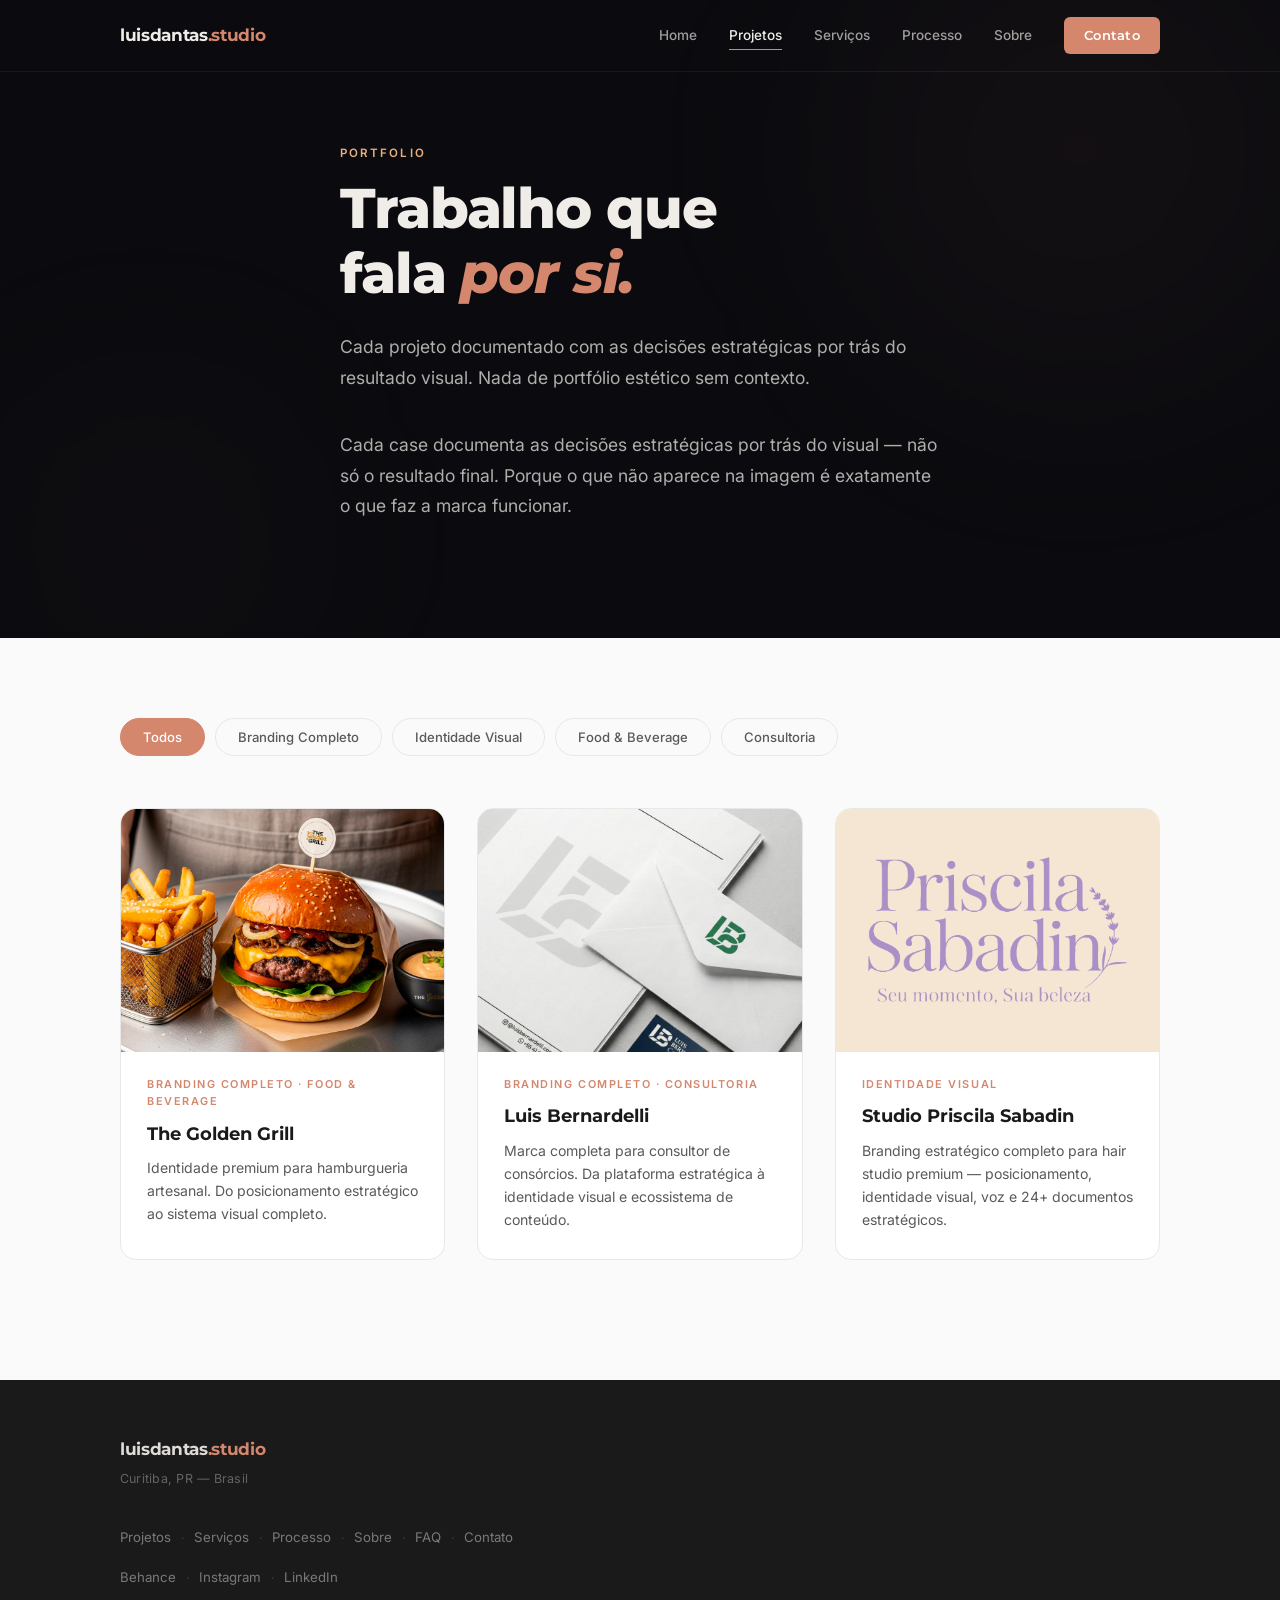
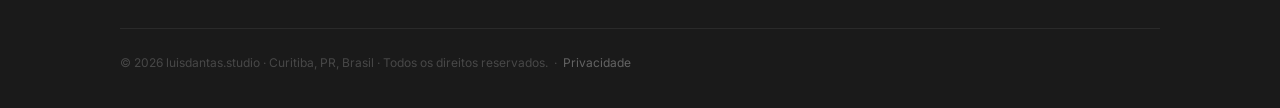
==== cases/index.html @ f1e2cf35 "seo: meta tags, schema JSON-LD, FAQ page, sitemap e robots.txt — 11 páginas - Meta title/description" ====
﻿<!DOCTYPE html>
<html lang="pt-BR">
<head>
  <meta charset="UTF-8">
  <meta name="viewport" content="width=device-width, initial-scale=1.0">
  <title>Portfólio de Identidade Visual e Branding | luisdantas.studio</title>
  <meta name="description" content="Projetos de identidade visual e branding estratégico com as decisões por trás do resultado visual. Designer baseado em Curitiba, atendimento em todo o Brasil.">

  <link rel="canonical" href="https://luisdantas.studio/cases">
  <link rel="alternate" hreflang="pt-BR" href="https://luisdantas.studio/cases">

  <!-- Open Graph -->
  <meta property="og:title" content="Portfólio — luisdantas.studio">
  <meta property="og:description" content="Cases de identidade visual e branding com contexto estratégico completo, não só o resultado final.">
  <meta property="og:type" content="website">
  <meta property="og:url" content="https://luisdantas.studio/cases">
  <meta property="og:image" content="https://luisdantas.studio/assets/images/og-image.jpg">
  <meta property="og:image:width" content="1200">
  <meta property="og:image:height" content="630">
  <meta property="og:locale" content="pt_BR">
  <meta property="og:site_name" content="luisdantas.studio">

  <!-- Twitter Card -->
  <meta name="twitter:card" content="summary_large_image">
  <meta name="twitter:title" content="Portfólio — luisdantas.studio">
  <meta name="twitter:description" content="Cases de identidade visual e branding com contexto estratégico completo, não só o resultado final.">
  <meta name="twitter:image" content="https://luisdantas.studio/assets/images/og-image.jpg">

  <link rel="icon" type="image/svg+xml" href="../assets/images/favicon.svg">
  <link rel="preconnect" href="https://fonts.googleapis.com">
  <link rel="preconnect" href="https://fonts.gstatic.com" crossorigin>
  <link href="https://fonts.googleapis.com/css2?family=Inter:wght@400;500;600&family=Montserrat:ital,wght@0,700;0,800;1,700&display=swap" rel="stylesheet">
  <link rel="stylesheet" href="../css/style.css">
</head>
<body>

  <!-- HEADER -->
  <header class="header header--dark" id="header">
    <div class="container header__inner">
      <a href="/" class="header__logo">luisdantas<span class="header__logo-dot">.studio</span></a>

      <nav class="header__nav" id="nav">
        <a href="/" class="header__link">Home</a>
        <a href="/cases" class="header__link active">Projetos</a>
        <a href="/servicos" class="header__link">Serviços</a>
        <a href="/processo" class="header__link">Processo</a>
        <a href="/sobre" class="header__link">Sobre</a>
        <a href="/contato" class="header__link header__link--cta">Contato</a>
      </nav>

      <button class="header__menu-btn" id="menu-btn" aria-label="Abrir menu">
        <span></span><span></span><span></span>
      </button>
    </div>
  </header>

  <!-- PAGE HERO -->
  <section class="page-hero dark-section">
    <div class="page-hero__blob page-hero__blob--1"></div>
    <div class="page-hero__blob page-hero__blob--2"></div>
    <div class="container page-hero__inner">
      <p class="section-label reveal--load">Portfolio</p>
      <h1 class="page-hero__title line-mask-parent reveal--load" style="transition-delay: 0.15s;">
        <span class="line-mask"><span class="line-mask__inner">Trabalho que</span></span>
        <span class="line-mask line-mask--d1"><span class="line-mask__inner">fala <em>por si.</em></span></span>
      </h1>
      <p class="page-hero__desc reveal--load" style="transition-delay: 0.45s;">
        Cada projeto documentado com as decisões estratégicas por trás do resultado visual. Nada de portfólio estético sem contexto.
      </p>
      <p class="page-hero__desc reveal--load" style="transition-delay: 0.6s; margin-top: 16px;">
        Cada case documenta as decisões estratégicas por trás do visual — não só o resultado final. Porque o que não aparece na imagem é exatamente o que faz a marca funcionar.
      </p>
    </div>
  </section>

  <!-- CASES LISTING -->
  <section class="cases-listing-section">
    <div class="container">

      <!-- Filtros -->
      <div class="cases-filter reveal">
        <button class="filter-btn active" data-filter="todos">Todos</button>
        <button class="filter-btn" data-filter="branding-completo">Branding Completo</button>
        <button class="filter-btn" data-filter="identidade-visual">Identidade Visual</button>
        <button class="filter-btn" data-filter="food-beverage">Food &amp; Beverage</button>
        <button class="filter-btn" data-filter="consultoria">Consultoria</button>
      </div>

      <!-- Grid -->
      <div class="cases-listing-grid" id="cases-grid">

        <!-- The Golden Grill -->
        <article class="case-item reveal" data-category="branding-completo food-beverage">
          <a href="/cases/the-golden-grill" class="case-item__link">
            <div class="case-item__image">
              <img src="../assets/images/cases/the-golden-grill/hero-product.jpg"
                   alt="The Golden Grill — Identidade visual para hamburgueria artesanal premium"
                   loading="lazy">
              <div class="case-item__overlay"><span>Ver case →</span></div>
            </div>
            <div class="case-item__info">
              <span class="case-item__category">Branding Completo · Food &amp; Beverage</span>
              <h3 class="case-item__title">The Golden Grill</h3>
              <p class="case-item__desc">Identidade premium para hamburgueria artesanal. Do posicionamento estratégico ao sistema visual completo.</p>
            </div>
          </a>
        </article>

        <!-- Luis Bernardelli -->
        <article class="case-item reveal reveal--d1" data-category="branding-completo consultoria">
          <a href="/cases/luis-bernardelli" class="case-item__link">
            <div class="case-item__image">
              <img src="../assets/images/cases/luis-bernardelli/hero-cover.png"
                   alt="Luis Bernardelli — Branding para consultor de consórcios"
                   loading="lazy">
              <div class="case-item__overlay"><span>Ver case →</span></div>
            </div>
            <div class="case-item__info">
              <span class="case-item__category">Branding Completo · Consultoria</span>
              <h3 class="case-item__title">Luis Bernardelli</h3>
              <p class="case-item__desc">Marca completa para consultor de consórcios. Da plataforma estratégica à identidade visual e ecossistema de conteúdo.</p>
            </div>
          </a>
        </article>

        <!-- Studio Priscila Sabadin -->
        <article class="case-item reveal reveal--d2" data-category="identidade-visual">
          <a href="/cases/studio-priscila-sabadin" class="case-item__link">
            <div class="case-item__image">
              <img src="../assets/images/cases/studio-priscila-sabadin/logo-lavanda.png"
                   alt="Studio Priscila Sabadin — Branding estratégico para hair studio premium"
                   loading="lazy"
                   style="object-fit:contain;background:#F5E6D3;padding:32px;">
              <div class="case-item__overlay"><span>Ver case →</span></div>
            </div>
            <div class="case-item__info">
              <span class="case-item__category">Identidade Visual</span>
              <h3 class="case-item__title">Studio Priscila Sabadin</h3>
              <p class="case-item__desc">Branding estratégico completo para hair studio premium — posicionamento, identidade visual, voz e 24+ documentos estratégicos.</p>
            </div>
          </a>
        </article>

        <!-- Mensagem de vazio (aparece quando filtro não tem resultado) -->
        <div class="cases-empty" id="cases-empty" style="display: none;">
          <span>Em breve</span>
          Cases desta categoria chegam em breve.
        </div>

      </div>
    </div>
  </section>

  <!-- FOOTER -->
  <footer class="footer">
    <div class="container">
      <div class="footer__head">
        <a href="/" class="footer__logo">luisdantas<span>.studio</span></a>
        <span class="footer__location">Curitiba, PR — Brasil</span>
      </div>
      <nav class="footer__nav">
        <a href="/cases">Projetos</a><span class="footer__sep">·</span>
        <a href="/servicos">Serviços</a><span class="footer__sep">·</span>
        <a href="/processo">Processo</a><span class="footer__sep">·</span>
        <a href="/sobre">Sobre</a><span class="footer__sep">·</span>
        <a href="/faq">FAQ</a><span class="footer__sep">·</span>
        <a href="/contato">Contato</a>
      </nav>
      <div class="footer__social">
        <a href="https://www.behance.net/luisdantas" target="_blank" rel="noopener noreferrer">Behance</a><span class="footer__sep">·</span>
        <a href="https://www.instagram.com/luisdantas.studio" target="_blank" rel="noopener noreferrer">Instagram</a><span class="footer__sep">·</span>
        <a href="https://www.linkedin.com/in/luiisdantas" target="_blank" rel="noopener noreferrer">LinkedIn</a>
      </div>
      <div class="footer__bottom">
        <p class="footer__copy">&copy; 2026 luisdantas.studio &middot; Curitiba, PR, Brasil &middot; Todos os direitos reservados.&nbsp;&nbsp;&middot;&nbsp;&nbsp;<a href="/politica-de-privacidade">Privacidade</a></p>
      </div>
    </div>
  </footer>

  <script src="../js/main.js"></script>
  <script>
    (function () {
      const filterBtns = document.querySelectorAll('.filter-btn');
      const caseItems  = document.querySelectorAll('.case-item');
      const emptyEl    = document.getElementById('cases-empty');

      function applyFilter(category) {
        let visible = 0;
        caseItems.forEach(item => {
          const cats  = item.dataset.category ? item.dataset.category.split(' ') : [];
          const match = category === 'todos' || cats.includes(category);
          item.classList.toggle('hidden', !match);
          if (match) visible++;
        });
        emptyEl.style.display = visible === 0 ? 'block' : 'none';
      }

      filterBtns.forEach(btn => {
        btn.addEventListener('click', () => {
          filterBtns.forEach(b => b.classList.remove('active'));
          btn.classList.add('active');
          applyFilter(btn.dataset.filter);
        });
      });
    })();
  </script>
</body>
</html>
---- css/style.css ----
/* ═══════════════════════════════════════════════════════════════
   luisdantas.studio — Styles
   ═══════════════════════════════════════════════════════════════ */

/* ── Variables ───────────────────────────────────────────────── */
:root {
  /* Brand */
  --accent: #D4876D;
  --accent-hover: #c07a62;
  --accent-light: #E8B07F;

  /* Light sections */
  --bg: #FAFAFA;
  --bg-alt: #F5F2ED;
  --text: #1A1A1A;
  --text-body: #5A5A5A;
  --text-muted: #BDBDBD;
  --border: #E8E8E8;

  /* Dark sections */
  --bg-dark: #0B0B0F;
  --bg-dark-2: #0F0F16;
  --text-dark: #F0EDE8;
  --text-dark-body: rgba(240, 237, 232, 0.72);
  --border-dark: rgba(255, 255, 255, 0.08);

  /* Glass */
  --glass-bg: rgba(255, 255, 255, 0.04);
  --glass-border: rgba(255, 255, 255, 0.09);
  --glass-highlight: rgba(255, 255, 255, 0.06);

  /* System */
  --white: #FFFFFF;
  --black: #000000;
  --font-display: 'Montserrat', sans-serif;
  --font-body: 'Inter', sans-serif;
  --max-width: 1200px;
  --header-height: 72px;
  --radius: 8px;
  --radius-lg: 16px;
  --transition: 0.3s cubic-bezier(0.4, 0, 0.2, 1);
}

/* ── Reset ───────────────────────────────────────────────────── */
*, *::before, *::after {
  margin: 0;
  padding: 0;
  box-sizing: border-box;
}

html {
  scroll-behavior: smooth;
  scroll-padding-top: var(--header-height);
  -webkit-font-smoothing: antialiased;
  -moz-osx-font-smoothing: grayscale;
}

body {
  font-family: var(--font-body);
  font-size: 16px;
  line-height: 1.6;
  color: var(--text-body);
  background-color: var(--bg-dark);
  overflow-x: hidden;
}

img {
  max-width: 100%;
  height: auto;
  display: block;
}

a {
  color: inherit;
  text-decoration: none;
}

button {
  border: none;
  background: none;
  cursor: pointer;
  font-family: inherit;
}

/* ── Container ───────────────────────────────────────────────── */
.container {
  width: 100%;
  max-width: var(--max-width);
  margin: 0 auto;
  padding: 0 24px;
}

@media (min-width: 768px) {
  .container { padding: 0 48px; }
}

@media (min-width: 1024px) {
  .container { padding: 0 80px; }
}

/* ── Section Utilities (light) ───────────────────────────────── */
.section-label {
  font-family: var(--font-body);
  font-size: 0.72rem;
  font-weight: 600;
  text-transform: uppercase;
  letter-spacing: 0.18em;
  color: var(--accent);
  margin-bottom: 16px;
}

.section-title {
  font-family: var(--font-display);
  font-weight: 800;
  font-size: clamp(1.75rem, 4vw, 2.75rem);
  line-height: 1.12;
  color: var(--text);
  margin-bottom: 20px;
}

.section-title em {
  font-style: italic;
  color: var(--accent);
}

.section-description {
  font-size: 1.05rem;
  line-height: 1.75;
  color: var(--text-body);
  max-width: 640px;
}

.section-header {
  margin-bottom: 56px;
}

/* ── Section Utilities (dark) ────────────────────────────────── */
.dark-section .section-label { color: var(--accent-light); }
.dark-section .section-title { color: var(--text-dark); }
.dark-section .section-title em { color: var(--accent); }
.dark-section .section-description { color: var(--text-dark-body); }
.dark-section p { color: var(--text-dark-body); }

/* ── Glass Card ──────────────────────────────────────────────── */
.glass-card {
  background: var(--glass-bg);
  border: 1px solid var(--glass-border);
  border-radius: var(--radius-lg);
  position: relative;
}

@supports (backdrop-filter: blur(1px)) {
  .glass-card {
    backdrop-filter: blur(20px);
    -webkit-backdrop-filter: blur(20px);
  }
}

.glass-card::before {
  content: '';
  position: absolute;
  inset: 0;
  border-radius: var(--radius-lg);
  background: linear-gradient(135deg, var(--glass-highlight) 0%, transparent 60%);
  pointer-events: none;
}

/* ── Buttons ─────────────────────────────────────────────────── */
.btn {
  display: inline-flex;
  align-items: center;
  justify-content: center;
  gap: 8px;
  font-family: var(--font-display);
  font-size: 0.88rem;
  font-weight: 600;
  letter-spacing: 0.02em;
  padding: 14px 28px;
  border-radius: 6px;
  transition: all var(--transition);
  cursor: pointer;
  white-space: nowrap;
  text-decoration: none;
}

/* Primary — dark fill, terracota hover */
.btn--primary {
  background-color: #1A1A1A;
  color: #FFFFFF;
  border: 1.5px solid #1A1A1A;
}

.btn--primary:hover {
  background-color: var(--accent);
  border-color: var(--accent);
  transform: translateY(-1px);
}

/* Secondary — dark border, dark text; on dark sections inverts */
.btn--secondary {
  background-color: transparent;
  color: #1A1A1A;
  border: 1.5px solid #1A1A1A;
}

.btn--secondary:hover {
  background-color: #1A1A1A;
  color: #FFFFFF;
}

/* Secondary on dark backgrounds */
.dark-section .btn--secondary {
  color: rgba(240, 237, 232, 0.75);
  border-color: rgba(240, 237, 232, 0.35);
}

.dark-section .btn--secondary:hover {
  background-color: var(--accent);
  border-color: var(--accent);
  color: #FFFFFF;
}

/* Secondary-light — same as secondary (alias kept for compat) */
.btn--secondary-light {
  background-color: transparent;
  color: #1A1A1A;
  border: 1.5px solid #1A1A1A;
}

.btn--secondary-light:hover {
  background-color: #1A1A1A;
  color: #FFFFFF;
}

/* Outline */
.btn--outline {
  background-color: transparent;
  color: #1A1A1A;
  border: 1.5px solid #1A1A1A;
}

.btn--outline:hover {
  background-color: #1A1A1A;
  color: #FFFFFF;
}

/* WhatsApp */
.btn--whatsapp {
  background-color: #25D366;
  color: #FFFFFF;
  font-weight: 600;
  border: 1.5px solid #25D366;
}

.btn--whatsapp:hover {
  background-color: #1da851;
  border-color: #1da851;
  transform: translateY(-1px);
}

.btn--full { width: 100%; }

/* ═══════════════════════════════════════════════════════════════
   ANIMATIONS
   ═══════════════════════════════════════════════════════════════ */

/* Fade reveal — for blocks, paragraphs, cards */
.reveal {
  opacity: 0;
  transform: translateY(22px);
  transition: opacity 0.75s ease, transform 0.75s ease;
}

.reveal.visible {
  opacity: 1;
  transform: translateY(0);
}

.reveal--d1 { transition-delay: 0.1s; }
.reveal--d2 { transition-delay: 0.22s; }
.reveal--d3 { transition-delay: 0.34s; }
.reveal--d4 { transition-delay: 0.46s; }
.reveal--d5 { transition-delay: 0.58s; }

/* Mask wipe — clip-path reveal for section titles */
.mask-wipe {
  clip-path: inset(0 0 100% 0);
  transition: clip-path 0.9s cubic-bezier(0.16, 1, 0.3, 1);
  will-change: clip-path;
}

.mask-wipe.visible {
  clip-path: inset(0 0 0% 0);
}

.mask-wipe--d1 { transition-delay: 0.12s; }
.mask-wipe--d2 { transition-delay: 0.26s; }

/* Line mask — per-line reveal for hero & manifesto headings */
.line-mask {
  display: block;
  overflow: hidden;
  padding-bottom: 0.06em;
}

.line-mask__inner {
  display: block;
  transform: translateY(110%);
  transition: transform 1s cubic-bezier(0.16, 1, 0.3, 1);
}

.line-mask--d1 .line-mask__inner { transition-delay: 0.14s; }
.line-mask--d2 .line-mask__inner { transition-delay: 0.28s; }
.line-mask--d3 .line-mask__inner { transition-delay: 0.42s; }

.line-mask-parent.visible .line-mask__inner {
  transform: translateY(0);
}

/* ═══════════════════════════════════════════════════════════════
   HEADER
   ═══════════════════════════════════════════════════════════════ */
.header {
  position: fixed;
  top: 0;
  left: 0;
  right: 0;
  z-index: 100;
  height: var(--header-height);
  background-color: #FFFFFF;
  border-bottom: 1px solid #F0EDE8;
  transition: all var(--transition);
}

.header.scrolled {
  background-color: rgba(255, 255, 255, 0.97);
  backdrop-filter: blur(20px);
  -webkit-backdrop-filter: blur(20px);
  box-shadow: 0 1px 0 #E8E8E8;
}

/* Dark variant — for pages with dark hero sections */
.header--dark {
  background-color: transparent;
  border-bottom-color: rgba(255, 255, 255, 0.06);
}

.header--dark.scrolled {
  background-color: rgba(11, 11, 15, 0.92);
  border-bottom-color: rgba(255, 255, 255, 0.05);
  box-shadow: none;
}

.header__inner {
  display: flex;
  align-items: center;
  justify-content: space-between;
  height: 100%;
}

.header__logo {
  font-family: var(--font-display);
  font-weight: 700;
  font-size: 1.05rem;
  color: #000000;
  letter-spacing: -0.02em;
}

.header--dark .header__logo {
  color: var(--text-dark);
}

.header__logo-dot {
  color: var(--accent);
}

.header__nav {
  display: none;
  gap: 32px;
  align-items: center;
}

@media (min-width: 768px) {
  .header__nav { display: flex; }
}

.header__link {
  font-size: 0.85rem;
  font-weight: 500;
  color: #5A5A5A;
  transition: color var(--transition);
  position: relative;
}

.header--dark .header__link {
  color: rgba(240, 237, 232, 0.65);
}

.header__link:hover,
.header__link.active {
  color: #1A1A1A;
}

.header--dark .header__link:hover,
.header--dark .header__link.active {
  color: var(--text-dark);
}

.header__link::after {
  content: '';
  position: absolute;
  bottom: -4px;
  left: 0;
  width: 0;
  height: 1.5px;
  background-color: var(--accent);
  transition: width var(--transition);
}

.header__link:hover::after,
.header__link.active::after {
  width: 100%;
}

.header__link--cta {
  background-color: #1A1A1A;
  color: var(--white) !important;
  padding: 8px 20px;
  border-radius: 6px;
  font-family: var(--font-display);
  font-weight: 600;
  font-size: 0.82rem;
  letter-spacing: 0.02em;
}

.header__link--cta:hover {
  background-color: var(--accent);
}

.header--dark .header__link--cta {
  background-color: var(--accent);
}

.header--dark .header__link--cta:hover {
  background-color: var(--accent-hover);
}

.header__link--cta::after { display: none; }

/* Hamburger */
.header__menu-btn {
  display: flex;
  flex-direction: column;
  gap: 5px;
  width: 24px;
  padding: 4px 0;
}

@media (min-width: 768px) {
  .header__menu-btn { display: none; }
}

.header__menu-btn span {
  display: block;
  width: 100%;
  height: 2px;
  background-color: #1A1A1A;
  border-radius: 2px;
  transition: all var(--transition);
}

.header--dark .header__menu-btn span {
  background-color: var(--text-dark);
}

.header__menu-btn.open span:nth-child(1) {
  transform: rotate(45deg) translate(5px, 5px);
}

.header__menu-btn.open span:nth-child(2) {
  opacity: 0;
}

.header__menu-btn.open span:nth-child(3) {
  transform: rotate(-45deg) translate(5px, -5px);
}

/* Mobile Nav */
.header__nav.open {
  display: flex;
  flex-direction: column;
  position: fixed;
  top: var(--header-height);
  left: 0;
  right: 0;
  bottom: 0;
  z-index: 999;
  background-color: #1A1A1A;
  padding: 40px 24px;
  gap: 24px;
  align-items: flex-start;
  overflow-y: auto;
}

.header__nav.open .header__link {
  font-size: 1.35rem;
  color: rgba(240, 237, 232, 0.75);
}

.header__nav.open .header__link--cta {
  margin-top: 16px;
}

/* ═══════════════════════════════════════════════════════════════
   HERO
   ═══════════════════════════════════════════════════════════════ */
.hero {
  min-height: 85vh;
  min-height: 85svh;
  display: flex;
  align-items: flex-start;
  position: relative;
  padding-top: var(--header-height);
  background-color: var(--bg-dark);
  overflow: hidden;
}

@media (min-width: 768px) {
  .hero { align-items: center; }
}

/* No decorative blobs in hero */

.hero__inner {
  padding: 64px 0 80px;
  position: relative;
  z-index: 1;
}

@media (min-width: 768px) {
  .hero__inner { padding: 80px 0 120px; }
}

.hero__label {
  font-size: 0.72rem;
  font-weight: 600;
  text-transform: uppercase;
  letter-spacing: 0.18em;
  color: var(--accent);
  margin-bottom: 24px;
}

.hero__title {
  font-family: var(--font-display);
  font-weight: 800;
  font-size: clamp(2.5rem, 7vw, 4.5rem);
  line-height: 1.08;
  color: var(--text-dark);
  max-width: 760px;
  margin-bottom: 28px;
}

.hero__title em {
  font-style: italic;
  color: var(--accent);
}

.hero__subtitle {
  font-size: clamp(1rem, 2vw, 1.15rem);
  line-height: 1.8;
  color: var(--text-dark-body);
  max-width: 540px;
  margin-bottom: 40px;
}

.hero__ctas {
  display: flex;
  gap: 12px;
  flex-wrap: wrap;
}

/* Scroll indicator */
.hero__scroll-indicator {
  position: absolute;
  bottom: 32px;
  left: 50%;
  transform: translateX(-50%);
  z-index: 1;
}

.hero__scroll-indicator span {
  display: block;
  width: 1px;
  height: 44px;
  background: linear-gradient(to bottom, rgba(240, 237, 232, 0.3), transparent);
  animation: scrollPulse 2.2s ease-in-out infinite;
}

@keyframes scrollPulse {
  0%, 100% { opacity: 0.25; transform: scaleY(0.6); }
  50% { opacity: 0.8; transform: scaleY(1); }
}

/* ═══════════════════════════════════════════════════════════════
   SERVICES  (light section)
   ═══════════════════════════════════════════════════════════════ */
.services {
  padding: 112px 0;
  background-color: var(--bg-alt);
}

.services__grid {
  display: grid;
  grid-template-columns: 1fr;
  gap: 20px;
}

@media (min-width: 768px) {
  .services__grid { grid-template-columns: repeat(3, 1fr); }
}

.service-card {
  background-color: var(--white);
  padding: 36px 28px;
  border-radius: var(--radius);
  border: 1px solid var(--border);
  transition: all var(--transition);
}

.service-card:hover {
  border-color: var(--accent);
  transform: translateY(-3px);
  box-shadow: 0 12px 40px rgba(0, 0, 0, 0.07);
}

.service-card__icon {
  color: var(--accent);
  margin-bottom: 20px;
}

.service-card__title {
  font-family: var(--font-display);
  font-weight: 700;
  font-size: 1.1rem;
  color: var(--text);
  margin-bottom: 12px;
}

.service-card__text {
  font-size: 0.95rem;
  line-height: 1.65;
  color: var(--text-body);
}

/* ═══════════════════════════════════════════════════════════════
   MANIFESTO  (dark section — ponte entre serviços e cases)
   ═══════════════════════════════════════════════════════════════ */
.manifesto {
  padding: 120px 0;
  background-color: var(--bg-dark);
  position: relative;
  overflow: hidden;
}

.manifesto__blob {
  position: absolute;
  border-radius: 50%;
  pointer-events: none;
}

.manifesto__blob--1 {
  width: clamp(400px, 65vw, 900px);
  height: clamp(400px, 65vw, 900px);
  background: radial-gradient(circle, rgba(212, 135, 109, 0.10) 0%, transparent 65%);
  top: -30%;
  left: -20%;
}

.manifesto__blob--2 {
  width: clamp(250px, 40vw, 550px);
  height: clamp(250px, 40vw, 550px);
  background: radial-gradient(circle, rgba(212, 135, 109, 0.06) 0%, transparent 65%);
  bottom: -15%;
  right: -10%;
}

.manifesto__headline {
  text-align: center;
  font-family: var(--font-display);
  font-weight: 800;
  font-size: clamp(2.25rem, 6.5vw, 4.75rem);
  line-height: 1.08;
  color: var(--text-dark);
  margin-bottom: 80px;
  position: relative;
  z-index: 1;
}

.manifesto__headline em {
  font-style: italic;
  color: var(--accent);
}

.manifesto__cards {
  display: grid;
  grid-template-columns: 1fr;
  gap: 14px;
  position: relative;
  z-index: 1;
}

@media (min-width: 768px) {
  .manifesto__cards { grid-template-columns: repeat(3, 1fr); gap: 16px; }
}

.manifesto__card {
  padding: 36px 28px;
}

.manifesto__card-num {
  font-family: var(--font-display);
  font-weight: 800;
  font-size: 0.7rem;
  letter-spacing: 0.14em;
  color: var(--accent);
  opacity: 0.6;
  margin-bottom: 20px;
  display: block;
}

.manifesto__card h3 {
  font-family: var(--font-display);
  font-weight: 700;
  font-size: 1rem;
  color: var(--text-dark);
  margin-bottom: 12px;
}

.manifesto__card p {
  font-size: 0.92rem;
  line-height: 1.7;
  color: var(--text-dark-body);
}

/* ═══════════════════════════════════════════════════════════════
   CASES  (light section)
   ═══════════════════════════════════════════════════════════════ */
.cases {
  padding: 72px 0;
  background-color: var(--bg);
}

.cases .section-header {
  margin-bottom: 40px;
}

.cases__grid {
  display: grid;
  gap: 32px;
}

.case-card--featured {
  display: grid;
  grid-template-columns: 1fr;
  gap: 0;
  border-radius: var(--radius-lg);
  overflow: hidden;
  border: 1px solid var(--border);
  background-color: var(--white);
  transition: all var(--transition);
  cursor: pointer;
  text-decoration: none;
  color: inherit;
}

@media (min-width: 768px) {
  .case-card--featured { grid-template-columns: 1fr 1fr; align-items: center; }
}

.case-card--featured:hover {
  box-shadow: 0 16px 56px rgba(0, 0, 0, 0.09);
  transform: translateY(-3px);
}

.case-card__image {
  overflow: hidden;
  line-height: 0;
}

.case-card__image img {
  width: 100%;
  height: auto;
  display: block;
  transition: transform 0.7s cubic-bezier(0.4, 0, 0.2, 1);
}

.case-card--featured:hover .case-card__image img {
  transform: scale(1.04);
}

.case-card__content {
  padding: 32px;
  display: flex;
  flex-direction: column;
  justify-content: center;
}

@media (min-width: 768px) {
  .case-card__content { padding: 52px; }
}

.case-card__label {
  font-size: 0.7rem;
  font-weight: 600;
  text-transform: uppercase;
  letter-spacing: 0.12em;
  color: var(--accent);
  margin-bottom: 12px;
}

.case-card__title {
  font-family: var(--font-display);
  font-weight: 800;
  font-size: 1.6rem;
  color: var(--text);
  margin-bottom: 16px;
}

.case-card__text {
  font-size: 0.95rem;
  line-height: 1.75;
  color: var(--text-body);
  margin-bottom: 20px;
}

.case-card__tags {
  display: flex;
  flex-wrap: wrap;
  gap: 8px;
  margin-bottom: 20px;
}

.case-card__tags span {
  font-size: 0.7rem;
  font-weight: 500;
  padding: 4px 12px;
  border-radius: 100px;
  background-color: var(--bg-alt);
  color: var(--text-body);
}

.case-card__arrow {
  display: inline-block;
  font-size: 0.85rem;
  font-weight: 500;
  color: var(--accent);
  transition: transform var(--transition);
}

.case-card--featured:hover .case-card__arrow {
  transform: translateX(5px);
}

.cases__cta {
  text-align: center;
  margin-top: 52px;
}

/* ═══════════════════════════════════════════════════════════════
   PROCESSO  (dark section + glass cards)
   ═══════════════════════════════════════════════════════════════ */
.processo {
  padding: 120px 0;
  background-color: var(--bg-dark-2);
  position: relative;
  overflow: hidden;
}

.processo__blob {
  position: absolute;
  border-radius: 50%;
  pointer-events: none;
}

.processo__blob--1 {
  width: clamp(300px, 50vw, 700px);
  height: clamp(300px, 50vw, 700px);
  background: radial-gradient(circle, rgba(212, 135, 109, 0.08) 0%, transparent 65%);
  top: -10%;
  right: -15%;
}

.processo__blob--2 {
  width: clamp(200px, 35vw, 500px);
  height: clamp(200px, 35vw, 500px);
  background: radial-gradient(circle, rgba(212, 135, 109, 0.05) 0%, transparent 65%);
  bottom: -10%;
  left: -10%;
}

.processo .section-header {
  position: relative;
  z-index: 1;
}

.processo__steps {
  display: flex;
  flex-direction: column;
  gap: 14px;
  max-width: 820px;
  margin: 0 auto;
  position: relative;
  z-index: 1;
}

.processo__step {
  padding: 36px 32px;
  display: grid;
  grid-template-columns: 56px 1fr;
  gap: 24px;
  align-items: flex-start;
  transition: border-color var(--transition);
}

@media (min-width: 768px) {
  .processo__step { grid-template-columns: 72px 1fr; padding: 40px 40px; }
}

.processo__step:hover {
  border-color: rgba(212, 135, 109, 0.25);
}

.processo__step-num {
  font-family: var(--font-display);
  font-weight: 800;
  font-size: clamp(1.5rem, 3vw, 2.25rem);
  color: var(--accent);
  opacity: 0.35;
  line-height: 1;
  padding-top: 2px;
}

.processo__step-title {
  font-family: var(--font-display);
  font-weight: 700;
  font-size: 1.1rem;
  color: var(--text-dark);
  margin-bottom: 10px;
}

.processo__step-body {
  font-size: 0.95rem;
  line-height: 1.75;
  color: var(--text-dark-body);
  margin-bottom: 12px;
}

.processo__step-tag {
  display: inline-block;
  font-size: 0.68rem;
  font-weight: 600;
  text-transform: uppercase;
  letter-spacing: 0.14em;
  color: var(--accent);
  opacity: 0.65;
}

.processo__cta {
  text-align: center;
  margin-top: 60px;
  position: relative;
  z-index: 1;
}

/* ═══════════════════════════════════════════════════════════════
   SOBRE  (light section)
   ═══════════════════════════════════════════════════════════════ */
.sobre {
  padding: 112px 0;
  background-color: var(--bg);
}

.sobre__inner {
  display: grid;
  grid-template-columns: 1fr;
  gap: 52px;
  align-items: flex-start;
}

@media (min-width: 768px) {
  .sobre__inner { grid-template-columns: auto 1fr; gap: 72px; }
}

.sobre__photo {
  display: flex;
  justify-content: center;
}

.sobre__placeholder {
  width: 200px;
  height: 260px;
  background: linear-gradient(145deg, var(--accent), var(--accent-light));
  border-radius: var(--radius-lg);
  display: flex;
  align-items: center;
  justify-content: center;
  position: relative;
  overflow: hidden;
  flex-shrink: 0;
}

@media (min-width: 768px) {
  .sobre__placeholder { width: 260px; height: 340px; }
}

.sobre__placeholder span {
  font-family: var(--font-display);
  font-weight: 800;
  font-size: 4rem;
  color: rgba(255, 255, 255, 0.22);
  letter-spacing: -0.03em;
}

@media (min-width: 768px) {
  .sobre__placeholder span { font-size: 5rem; }
}

.sobre__content .section-label {
  margin-bottom: 12px;
}

.sobre__content .section-title {
  margin-bottom: 28px;
}

.sobre__content p {
  font-size: 1rem;
  line-height: 1.8;
  color: var(--text-body);
  margin-bottom: 18px;
}

.sobre__content p:last-of-type {
  margin-bottom: 28px;
}

.sobre__content strong {
  color: var(--text);
  font-weight: 600;
}

.sobre__cta {
  display: flex;
  gap: 12px;
  flex-wrap: wrap;
}

/* ═══════════════════════════════════════════════════════════════
   CONTATO
   ═══════════════════════════════════════════════════════════════ */
.contato {
  padding: 120px 0;
  background-color: #F5F2ED;
  position: relative;
  overflow: hidden;
}

.contato .section-label { color: var(--accent); }
.contato .section-title { color: var(--text); }
.contato .section-title em { color: var(--accent); }
.contato .section-description { color: var(--text-body); }

.contato__inner {
  display: grid;
  grid-template-columns: 1fr;
  gap: 56px;
  position: relative;
  z-index: 1;
}

@media (min-width: 768px) {
  .contato__inner { grid-template-columns: 1fr 1fr; gap: 72px; }
}

.contato__text {
  display: flex;
  flex-direction: column;
  gap: 20px;
}

.contato__text .btn--whatsapp {
  align-self: flex-start;
  margin-top: 4px;
}

/* Form */
.contato__form {
  display: flex;
  flex-direction: column;
  gap: 20px;
}

.form-group {
  display: flex;
  flex-direction: column;
  gap: 8px;
}

.form-group label {
  font-size: 0.75rem;
  font-weight: 600;
  color: #5A5A5A;
  text-transform: uppercase;
  letter-spacing: 0.08em;
}

.form-group input,
.form-group textarea {
  font-family: var(--font-body);
  font-size: 0.95rem;
  padding: 14px 16px;
  background-color: #FFFFFF;
  border: 1px solid var(--border);
  border-radius: 0;
  color: var(--text);
  transition: all var(--transition);
  outline: none;
}

.form-group input::placeholder,
.form-group textarea::placeholder {
  color: rgba(0, 0, 0, 0.25);
}

.form-group input:focus,
.form-group textarea:focus {
  border-color: var(--accent);
  background-color: #FAFAFA;
}

.form-group textarea {
  resize: vertical;
  min-height: 120px;
}

.contato__form-note {
  font-size: 0.78rem;
  color: #8A8A8A;
  text-align: center;
}

/* ═══════════════════════════════════════════════════════════════
   CASE NAVIGATION
   ═══════════════════════════════════════════════════════════════ */
.case-nav {
  background: var(--surface-dark, #0f0f12);
  border-top: 1px solid rgba(255,255,255,0.06);
  padding: 0;
}

.case-nav__inner {
  display: grid;
  grid-template-columns: 1fr 1fr;
  min-height: 96px;
}

.case-nav__item {
  display: flex;
  flex-direction: column;
  justify-content: center;
  gap: 4px;
  padding: 24px 28px;
  text-decoration: none;
  transition: background 0.22s ease;
  border-bottom: none;
}

.case-nav__item:hover {
  background: rgba(255,255,255,0.04);
}

.case-nav__item--prev {
  border-right: 1px solid rgba(255,255,255,0.06);
  align-items: flex-start;
}

.case-nav__item--next {
  align-items: flex-end;
  text-align: right;
}

.case-nav__dir {
  font-size: 0.68rem;
  font-weight: 500;
  letter-spacing: 0.1em;
  text-transform: uppercase;
  color: rgba(240,237,232,0.3);
}

.case-nav__label {
  font-size: 0.7rem;
  font-weight: 500;
  color: var(--accent, #6EE59B);
  text-transform: uppercase;
  letter-spacing: 0.08em;
}

.case-nav__title {
  font-size: 0.95rem;
  font-weight: 600;
  color: rgba(240,237,232,0.85);
  line-height: 1.3;
}

.case-nav__item:hover .case-nav__title {
  color: #fff;
}

@media (max-width: 480px) {
  .case-nav__item { padding: 18px 20px; }
  .case-nav__title { font-size: 0.85rem; }
}

/* ═══════════════════════════════════════════════════════════════
   FOOTER
   ═══════════════════════════════════════════════════════════════ */
.footer {
  padding: 56px 0 36px;
  background-color: #1A1A1A;
}

/* Head row: logo + location */
.footer__head {
  display: flex;
  flex-direction: column;
  align-items: flex-start;
  gap: 6px;
  margin-bottom: 36px;
}

.footer__logo {
  font-family: var(--font-display);
  font-weight: 700;
  font-size: 1.05rem;
  color: rgba(240, 237, 232, 0.92);
  letter-spacing: -0.02em;
  text-decoration: none;
  transition: color var(--transition);
}

.footer__logo:hover { color: #FFFFFF; }
.footer__logo span { color: var(--accent); }

.footer__location {
  font-size: 0.78rem;
  color: rgba(240, 237, 232, 0.35);
  letter-spacing: 0.02em;
}

/* Nav row */
.footer__nav {
  display: flex;
  flex-wrap: wrap;
  align-items: center;
  gap: 4px 0;
  margin-bottom: 16px;
}

.footer__nav a {
  font-size: 0.83rem;
  color: rgba(240, 237, 232, 0.45);
  text-decoration: none;
  transition: color var(--transition);
  padding: 2px 0;
}

.footer__nav a:hover { color: rgba(240, 237, 232, 0.9); }

.footer__sep {
  color: rgba(240, 237, 232, 0.18);
  margin: 0 10px;
  font-size: 0.75rem;
}

/* Social row */
.footer__social {
  display: flex;
  flex-wrap: wrap;
  align-items: center;
  gap: 4px 0;
  margin-bottom: 40px;
}

.footer__social a {
  font-size: 0.83rem;
  color: rgba(240, 237, 232, 0.45);
  text-decoration: none;
  transition: color var(--transition);
}

.footer__social a:hover { color: var(--accent); }

/* Bottom bar */
.footer__bottom {
  border-top: 1px solid rgba(255, 255, 255, 0.07);
  padding-top: 24px;
}

.footer__copy {
  font-size: 0.75rem;
  color: rgba(255, 255, 255, 0.2);
}

.footer__copy a {
  color: rgba(255, 255, 255, 0.32);
  text-decoration: none;
  transition: color var(--transition);
}

.footer__copy a:hover { color: rgba(240, 237, 232, 0.55); }

/* Legacy aliases — keep for old markup */
.footer__top { display: contents; }
.footer__links { display: contents; }

/* ═══════════════════════════════════════════════════════════════
   PAGE HERO  (inner pages — cases, contato)
   ═══════════════════════════════════════════════════════════════ */
.page-hero {
  padding: calc(var(--header-height) + 72px) 0 80px;
  background-color: var(--bg-dark);
  position: relative;
  overflow: hidden;
}

.page-hero__blob {
  position: absolute;
  border-radius: 50%;
  pointer-events: none;
}

.page-hero__blob--1 {
  width: clamp(300px, 55vw, 750px);
  height: clamp(300px, 55vw, 750px);
  background: radial-gradient(circle, rgba(212, 135, 109, 0.12) 0%, transparent 65%);
  top: -25%;
  right: -10%;
}

.page-hero__blob--2 {
  width: clamp(200px, 35vw, 450px);
  height: clamp(200px, 35vw, 450px);
  background: radial-gradient(circle, rgba(212, 135, 109, 0.06) 0%, transparent 65%);
  bottom: -10%;
  left: -5%;
}

.page-hero__inner {
  position: relative;
  z-index: 1;
}

.page-hero__title {
  font-family: var(--font-display);
  font-weight: 800;
  font-size: clamp(2.25rem, 6vw, 4rem);
  line-height: 1.1;
  color: var(--text-dark);
  margin-bottom: 20px;
}

.page-hero__title em {
  color: var(--accent);
  font-style: italic;
}

.page-hero__desc {
  font-size: 1.05rem;
  line-height: 1.75;
  color: var(--text-dark-body);
  max-width: 540px;
}

/* ═══════════════════════════════════════════════════════════════
   CASES LISTING PAGE
   ═══════════════════════════════════════════════════════════════ */
.cases-listing-section {
  padding: 80px 0 120px;
  background-color: var(--bg);
}

.cases-filter {
  display: flex;
  flex-wrap: wrap;
  gap: 10px;
  margin-bottom: 52px;
}

.filter-btn {
  font-family: var(--font-body);
  font-size: 0.82rem;
  font-weight: 500;
  padding: 10px 22px;
  border-radius: 100px;
  border: 1.5px solid var(--border);
  color: var(--text-body);
  background: transparent;
  cursor: pointer;
  transition: all var(--transition);
}

.filter-btn:hover {
  border-color: var(--accent);
  color: var(--accent);
}

.filter-btn.active {
  background-color: var(--accent);
  border-color: var(--accent);
  color: var(--white);
}

.cases-listing-grid {
  display: grid;
  grid-template-columns: 1fr;
  gap: 24px;
}

@media (min-width: 640px) {
  .cases-listing-grid { grid-template-columns: repeat(2, 1fr); gap: 28px; }
}

@media (min-width: 1024px) {
  .cases-listing-grid { grid-template-columns: repeat(3, 1fr); gap: 32px; }
}

.case-item {
  border-radius: var(--radius-lg);
  overflow: hidden;
  border: 1px solid var(--border);
  background: var(--white);
  transition: transform var(--transition), box-shadow var(--transition);
}

.case-item.hidden { display: none; }

.case-item:hover {
  transform: translateY(-4px);
  box-shadow: 0 16px 48px rgba(0, 0, 0, 0.09);
}

.case-item__link {
  display: block;
  text-decoration: none;
  color: inherit;
}

.case-item__image {
  position: relative;
  overflow: hidden;
  aspect-ratio: 4 / 3;
}

.case-item__image img {
  width: 100%;
  height: 100%;
  object-fit: cover;
  transition: transform 0.7s cubic-bezier(0.4, 0, 0.2, 1);
  display: block;
}

.case-item:hover .case-item__image img { transform: scale(1.05); }

.case-item__overlay {
  position: absolute;
  inset: 0;
  background: rgba(11, 11, 15, 0.5);
  display: flex;
  align-items: center;
  justify-content: center;
  opacity: 0;
  transition: opacity var(--transition);
}

.case-item:hover .case-item__overlay { opacity: 1; }

.case-item__overlay span {
  color: var(--white);
  font-weight: 500;
  font-size: 0.88rem;
  letter-spacing: 0.06em;
}

.case-item__info { padding: 24px 26px 28px; }

.case-item__category {
  font-size: 0.68rem;
  font-weight: 600;
  text-transform: uppercase;
  letter-spacing: 0.14em;
  color: var(--accent);
  display: block;
  margin-bottom: 8px;
}

.case-item__title {
  font-family: var(--font-display);
  font-weight: 700;
  font-size: 1.15rem;
  color: var(--text);
  margin-bottom: 8px;
}

.case-item__desc {
  font-size: 0.88rem;
  line-height: 1.65;
  color: var(--text-body);
}

.cases-empty {
  grid-column: 1 / -1;
  text-align: center;
  padding: 72px 0;
  color: var(--text-muted);
  font-size: 0.95rem;
}

.cases-empty span {
  display: block;
  font-family: var(--font-display);
  font-weight: 700;
  font-size: 1.25rem;
  color: var(--text-body);
  margin-bottom: 8px;
}

/* ═══════════════════════════════════════════════════════════════
   CONTACT PAGE
   ═══════════════════════════════════════════════════════════════ */
.contato-page-body {
  padding: 80px 0 120px;
  background-color: var(--bg-dark);
  position: relative;
}

.contato-page-body .contato__inner {
  position: relative;
  z-index: 1;
}

/* Select field */
.form-group select {
  font-family: var(--font-body);
  font-size: 0.95rem;
  padding: 14px 16px;
  background-color: rgba(255, 255, 255, 0.05);
  border: 1px solid var(--border-dark);
  border-radius: var(--radius);
  color: var(--text-dark);
  transition: all var(--transition);
  outline: none;
  cursor: pointer;
  appearance: none;
  -webkit-appearance: none;
  background-image: url("data:image/svg+xml,%3Csvg xmlns='http://www.w3.org/2000/svg' width='16' height='16' viewBox='0 0 24 24' fill='none' stroke='rgba(240,237,232,0.4)' stroke-width='2' stroke-linecap='round' stroke-linejoin='round'%3E%3Cpolyline points='6 9 12 15 18 9'%3E%3C/polyline%3E%3C/svg%3E");
  background-repeat: no-repeat;
  background-position: right 14px center;
  padding-right: 40px;
}

.form-group select:focus {
  border-color: var(--accent);
  background-color: rgba(255, 255, 255, 0.08);
}

.form-group select option {
  background-color: #1a1a24;
  color: var(--text-dark);
}

/* Contact info card */
.contato-info {
  display: flex;
  flex-direction: column;
  gap: 24px;
}

.contato-info__text {
  font-size: 1rem;
  line-height: 1.8;
  color: var(--text-dark-body);
}

.contato-info__steps {
  display: flex;
  flex-direction: column;
  gap: 16px;
  margin-top: 8px;
}

.contato-info__step {
  display: flex;
  gap: 14px;
  align-items: flex-start;
}

.contato-info__step-num {
  font-family: var(--font-display);
  font-weight: 800;
  font-size: 0.75rem;
  color: var(--accent);
  background: rgba(212, 135, 109, 0.12);
  border: 1px solid rgba(212, 135, 109, 0.2);
  border-radius: 50%;
  width: 28px;
  height: 28px;
  display: flex;
  align-items: center;
  justify-content: center;
  flex-shrink: 0;
  margin-top: 2px;
}

.contato-info__step p {
  font-size: 0.92rem;
  line-height: 1.65;
  color: var(--text-dark-body);
}

.contato-info__step p strong {
  color: var(--text-dark);
  font-weight: 500;
}

.contato-info__divider {
  width: 40px;
  height: 1px;
  background: var(--border-dark);
  margin: 4px 0;
}

.contato-info__social {
  display: flex;
  gap: 16px;
}

.contato-info__social a {
  font-size: 0.82rem;
  color: var(--text-dark-body);
  transition: color var(--transition);
}

.contato-info__social a:hover { color: var(--accent); }

/* ═══════════════════════════════════════════════════════════════
   DORES — Homepage seção A (light)
   ═══════════════════════════════════════════════════════════════ */
.dores {
  padding: 100px 0 80px;
  background-color: var(--bg);
}

.dores__list {
  list-style: none;
  margin: 36px 0 40px;
  display: flex;
  flex-direction: column;
  gap: 14px;
  max-width: 640px;
}

.dores__list li {
  display: flex;
  align-items: flex-start;
  gap: 14px;
  font-size: 1rem;
  line-height: 1.6;
  color: var(--text-body);
}

.dores__list li::before {
  content: '—';
  color: var(--accent);
  font-weight: 700;
  flex-shrink: 0;
  margin-top: 1px;
}

.dores__transition {
  font-family: var(--font-display);
  font-weight: 800;
  font-size: clamp(1.25rem, 3vw, 1.75rem);
  color: var(--text);
  margin-bottom: 28px;
}

.dores__transition em {
  font-style: italic;
  color: var(--accent);
}

.dores__cta {
  display: inline-flex;
  align-items: center;
  gap: 6px;
  font-size: 0.9rem;
  font-weight: 500;
  color: var(--accent);
  text-decoration: none;
  transition: gap var(--transition);
}

.dores__cta:hover { gap: 10px; }

/* ═══════════════════════════════════════════════════════════════
   NUMEROS — Homepage seção B (light)
   ═══════════════════════════════════════════════════════════════ */
.numeros {
  padding: 72px 0;
  background-color: var(--bg-alt);
  border-top: 1px solid var(--border);
  border-bottom: 1px solid var(--border);
}

.numeros__grid {
  display: grid;
  grid-template-columns: repeat(2, 1fr);
  gap: 40px 32px;
}

@media (min-width: 768px) {
  .numeros__grid {
    grid-template-columns: repeat(4, 1fr);
    gap: 0;
  }
}

.numeros__item {
  text-align: center;
  position: relative;
}

@media (min-width: 768px) {
  .numeros__item + .numeros__item::before {
    content: '';
    position: absolute;
    left: 0;
    top: 12px;
    bottom: 12px;
    width: 1px;
    background: var(--border);
  }
}

.numeros__value {
  display: block;
  font-family: var(--font-display);
  font-weight: 800;
  font-size: clamp(2.25rem, 5vw, 3.25rem);
  line-height: 1;
  color: var(--accent);
  letter-spacing: -0.02em;
  margin-bottom: 4px;
}

.numeros__suffix {
  display: block;
  font-family: var(--font-display);
  font-weight: 700;
  font-size: 0.8rem;
  text-transform: uppercase;
  letter-spacing: 0.1em;
  color: var(--text);
  margin-bottom: 10px;
}

.numeros__label {
  display: block;
  font-size: 0.82rem;
  line-height: 1.5;
  color: var(--text-muted);
  max-width: 140px;
  margin: 0 auto;
}

/* ═══════════════════════════════════════════════════════════════
   QUEM-E — Homepage seção C (dark)
   ═══════════════════════════════════════════════════════════════ */
.quem-e {
  padding: 100px 0;
  background-color: var(--bg-dark);
  position: relative;
  overflow: hidden;
}

.quem-e__blob {
  position: absolute;
  border-radius: 50%;
  filter: blur(100px);
  pointer-events: none;
}

.quem-e__blob--1 {
  width: 500px;
  height: 500px;
  background: radial-gradient(circle, rgba(212, 135, 109, 0.07) 0%, transparent 70%);
  top: -100px;
  right: -100px;
}

.quem-e__grid {
  display: grid;
  grid-template-columns: 1fr;
  gap: 24px;
  margin: 56px 0 64px;
}

@media (min-width: 768px) {
  .quem-e__grid {
    grid-template-columns: 1fr 1fr;
  }
}

.quem-e__col {
  padding: 40px;
}

.quem-e__col-title {
  font-family: var(--font-display);
  font-weight: 700;
  font-size: 0.8rem;
  text-transform: uppercase;
  letter-spacing: 0.14em;
  margin-bottom: 28px;
}

.quem-e__col-title--yes { color: var(--accent); }
.quem-e__col-title--no  { color: rgba(240, 237, 232, 0.35); }

.quem-e__list {
  list-style: none;
  display: flex;
  flex-direction: column;
  gap: 16px;
}

.quem-e__list li {
  display: flex;
  align-items: flex-start;
  gap: 12px;
  font-size: 0.95rem;
  line-height: 1.55;
  color: var(--text-dark-body);
}

.quem-e__check {
  flex-shrink: 0;
  font-weight: 700;
  margin-top: 1px;
}

.quem-e__check.yes { color: var(--accent); }
.quem-e__check.no  { color: rgba(240, 237, 232, 0.3); }

.quem-e__closing {
  text-align: center;
  font-family: var(--font-display);
  font-weight: 700;
  font-size: clamp(1rem, 2.5vw, 1.25rem);
  color: var(--text-dark);
  margin-bottom: 32px;
}

.quem-e__cta {
  text-align: center;
}

/* ═══════════════════════════════════════════════════════════════
   PAGE HERO (shared — /servicos, /sobre)
   ═══════════════════════════════════════════════════════════════ */
.page-hero {
  padding: calc(var(--header-height) + 72px) 0 80px;
  background-color: var(--bg-dark);
  position: relative;
  overflow: hidden;
}

.page-hero__blob {
  position: absolute;
  border-radius: 50%;
  filter: blur(120px);
  pointer-events: none;
}

.page-hero__blob--1 {
  width: 600px;
  height: 600px;
  background: radial-gradient(circle, rgba(212, 135, 109, 0.08) 0%, transparent 70%);
  top: -150px;
  right: -100px;
}

.page-hero__blob--2 {
  width: 400px;
  height: 400px;
  background: radial-gradient(circle, rgba(212, 135, 109, 0.05) 0%, transparent 70%);
  bottom: -100px;
  left: -50px;
}

.page-hero__inner {
  position: relative;
  z-index: 1;
  max-width: 760px;
}

.page-hero__title {
  font-family: var(--font-display);
  font-weight: 800;
  font-size: clamp(2rem, 5vw, 3.5rem);
  line-height: 1.1;
  color: var(--text-dark);
  margin-bottom: 24px;
  letter-spacing: -0.02em;
}

.page-hero__title em {
  font-style: italic;
  color: var(--accent);
}

.page-hero__desc {
  font-size: 1.1rem;
  line-height: 1.75;
  color: var(--text-dark-body);
  max-width: 600px;
  margin-bottom: 36px;
}

.page-hero__cta {
  display: flex;
  gap: 16px;
  flex-wrap: wrap;
}

/* ═══════════════════════════════════════════════════════════════
   SERVICOS PAGE
   ═══════════════════════════════════════════════════════════════ */
.antes-section {
  padding: 100px 0;
  background-color: var(--bg);
}

.antes__grid {
  display: grid;
  grid-template-columns: 1fr;
  gap: 32px;
  margin-top: 56px;
}

@media (min-width: 768px) {
  .antes__grid { grid-template-columns: repeat(3, 1fr); }
}

.antes__item {
  display: flex;
  flex-direction: column;
  gap: 12px;
}

.antes__num {
  font-family: var(--font-display);
  font-weight: 800;
  font-size: 2.5rem;
  color: var(--accent);
  line-height: 1;
  opacity: 0.25;
  letter-spacing: -0.04em;
}

.antes__title {
  font-family: var(--font-display);
  font-weight: 700;
  font-size: 1.05rem;
  color: var(--text);
}

.antes__text {
  font-size: 0.92rem;
  line-height: 1.7;
  color: var(--text-body);
}

.servicos-list {
  padding: 100px 0;
  background-color: var(--bg-alt);
}

.servico-item {
  padding: 56px 0;
  border-bottom: 1px solid var(--border);
  display: grid;
  grid-template-columns: 1fr;
  gap: 40px;
}

.servico-item:last-child { border-bottom: none; }

@media (min-width: 1024px) {
  .servico-item {
    grid-template-columns: 280px 1fr;
    gap: 80px;
    align-items: start;
  }
}

.servico-item__meta {
  display: flex;
  flex-direction: column;
  gap: 12px;
}

.servico-item__num {
  font-family: var(--font-display);
  font-weight: 800;
  font-size: 3rem;
  line-height: 1;
  color: var(--accent);
  opacity: 0.18;
  letter-spacing: -0.04em;
}

.servico-item__name {
  font-family: var(--font-display);
  font-weight: 800;
  font-size: 1.5rem;
  color: var(--text);
  letter-spacing: -0.02em;
}

.servico-item__tag {
  display: inline-block;
  font-size: 0.72rem;
  font-weight: 600;
  text-transform: uppercase;
  letter-spacing: 0.12em;
  color: var(--accent);
  background: rgba(212, 135, 109, 0.1);
  border: 1px solid rgba(212, 135, 109, 0.2);
  padding: 4px 10px;
  border-radius: 20px;
}

.servico-item__desc {
  font-size: 1rem;
  line-height: 1.75;
  color: var(--text-body);
  margin-bottom: 28px;
}

.servico-item__deliverables {
  list-style: none;
  display: flex;
  flex-direction: column;
  gap: 10px;
  margin-bottom: 28px;
}

.servico-item__deliverables li {
  display: flex;
  align-items: flex-start;
  gap: 12px;
  font-size: 0.92rem;
  line-height: 1.55;
  color: var(--text-body);
}

.servico-item__deliverables li::before {
  content: '→';
  color: var(--accent);
  font-weight: 700;
  flex-shrink: 0;
}

.servico-item__tags {
  display: flex;
  gap: 8px;
  flex-wrap: wrap;
}

.servico-item__tag-pill {
  font-size: 0.75rem;
  font-weight: 500;
  color: var(--text-muted);
  background: var(--bg);
  border: 1px solid var(--border);
  padding: 4px 12px;
  border-radius: 20px;
}

.diferencial-section {
  padding: 100px 0;
  background-color: var(--bg-dark);
  position: relative;
  overflow: hidden;
}

.diferencial__blob {
  position: absolute;
  border-radius: 50%;
  filter: blur(120px);
  pointer-events: none;
  width: 500px;
  height: 500px;
  background: radial-gradient(circle, rgba(212, 135, 109, 0.07) 0%, transparent 70%);
  top: -100px;
  left: -100px;
}

.diferencial__grid {
  display: grid;
  grid-template-columns: 1fr;
  gap: 40px;
  margin-top: 56px;
}

@media (min-width: 768px) {
  .diferencial__grid { grid-template-columns: 1fr 1fr; gap: 48px 80px; }
}

.diferencial__col-title {
  font-family: var(--font-display);
  font-weight: 700;
  font-size: 0.75rem;
  text-transform: uppercase;
  letter-spacing: 0.14em;
  margin-bottom: 24px;
}

.diferencial__col-title--before { color: rgba(240, 237, 232, 0.3); }
.diferencial__col-title--after  { color: var(--accent); }

.diferencial__list {
  list-style: none;
  display: flex;
  flex-direction: column;
  gap: 14px;
}

.diferencial__list li {
  display: flex;
  align-items: flex-start;
  gap: 12px;
  font-size: 0.92rem;
  line-height: 1.6;
  color: var(--text-dark-body);
}

.diferencial__list--before li::before {
  content: '—';
  color: rgba(240, 237, 232, 0.2);
  font-weight: 700;
  flex-shrink: 0;
}

.diferencial__list--after li::before {
  content: '✓';
  color: var(--accent);
  font-weight: 700;
  flex-shrink: 0;
}

.page-cta-section {
  padding: 100px 0;
  background-color: var(--bg-dark);
  text-align: center;
  position: relative;
  overflow: hidden;
}

.page-cta-section::before {
  content: '';
  position: absolute;
  inset: 0;
  background: radial-gradient(ellipse at center, rgba(212, 135, 109, 0.06) 0%, transparent 65%);
  pointer-events: none;
}

.page-cta-section .section-title {
  max-width: 600px;
  margin: 0 auto 20px;
}

.page-cta-section .section-description {
  max-width: 520px;
  margin: 0 auto 40px;
}

.page-cta-section .cta-btns {
  display: flex;
  gap: 16px;
  justify-content: center;
  flex-wrap: wrap;
}

/* ═══════════════════════════════════════════════════════════════
   SOBRE PAGE
   ═══════════════════════════════════════════════════════════════ */
.sobre-origem {
  padding: 100px 0;
  background-color: var(--bg);
}

.sobre-origem__text {
  max-width: 680px;
}

.sobre-origem__text p {
  font-size: 1rem;
  line-height: 1.85;
  color: var(--text-body);
  margin-bottom: 20px;
}

.sobre-origem__text p:last-child { margin-bottom: 0; }

.sobre-apresentacao {
  padding: 100px 0;
  background-color: var(--bg-alt);
}

.sobre-apresentacao__inner {
  display: grid;
  grid-template-columns: 1fr;
  gap: 48px;
  align-items: center;
}

@media (min-width: 768px) {
  .sobre-apresentacao__inner {
    grid-template-columns: 280px 1fr;
    gap: 72px;
  }
}

.sobre-apresentacao__photo {
  width: 100%;
  max-width: 280px;
  aspect-ratio: 1;
  border-radius: var(--radius-lg);
  overflow: hidden;
  background-color: var(--border);
  margin: 0 auto;
}

@media (min-width: 768px) {
  .sobre-apresentacao__photo { margin: 0; }
}

.sobre-apresentacao__placeholder {
  width: 100%;
  height: 100%;
  display: flex;
  align-items: center;
  justify-content: center;
  background: linear-gradient(135deg, #e8e4de 0%, #d8d3cc 100%);
  font-family: var(--font-display);
  font-weight: 800;
  font-size: 3rem;
  color: rgba(26, 26, 26, 0.25);
  letter-spacing: -0.02em;
}

.sobre-apresentacao__name {
  font-family: var(--font-display);
  font-weight: 800;
  font-size: 1.75rem;
  color: var(--text);
  letter-spacing: -0.02em;
  margin-bottom: 4px;
}

.sobre-apresentacao__role {
  font-size: 0.88rem;
  color: var(--accent);
  font-weight: 500;
  margin-bottom: 4px;
}

.sobre-apresentacao__location {
  font-size: 0.85rem;
  color: var(--text-muted);
  margin-bottom: 20px;
}

.sobre-apresentacao__bio {
  font-size: 0.98rem;
  line-height: 1.75;
  color: var(--text-body);
  margin-bottom: 24px;
}

.sobre-apresentacao__social {
  display: flex;
  gap: 20px;
  flex-wrap: wrap;
}

.sobre-apresentacao__social a {
  font-size: 0.85rem;
  font-weight: 500;
  color: var(--accent);
  text-decoration: none;
  transition: opacity var(--transition);
}

.sobre-apresentacao__social a:hover { opacity: 0.7; }

.filosofia-section {
  padding: 100px 0;
  background-color: var(--bg);
}

.filosofia__grid {
  display: grid;
  grid-template-columns: 1fr;
  gap: 32px;
  margin-top: 56px;
}

@media (min-width: 768px) {
  .filosofia__grid { grid-template-columns: repeat(2, 1fr); }
}

@media (min-width: 1024px) {
  .filosofia__grid { grid-template-columns: repeat(3, 1fr); }
}

.filosofia__item {
  padding: 32px;
  background-color: var(--bg-alt);
  border-radius: var(--radius-lg);
  border: 1px solid var(--border);
}

.filosofia__num {
  font-family: var(--font-display);
  font-weight: 800;
  font-size: 0.72rem;
  letter-spacing: 0.14em;
  text-transform: uppercase;
  color: var(--accent);
  margin-bottom: 12px;
}

.filosofia__title {
  font-family: var(--font-display);
  font-weight: 700;
  font-size: 1rem;
  color: var(--text);
  margin-bottom: 10px;
}

.filosofia__text {
  font-size: 0.88rem;
  line-height: 1.7;
  color: var(--text-body);
}

.sobre-para-quem {
  padding: 100px 0;
  background-color: var(--bg-dark);
  position: relative;
  overflow: hidden;
}

.sobre-para-quem::before {
  content: '';
  position: absolute;
  inset: 0;
  background: radial-gradient(ellipse at top right, rgba(212, 135, 109, 0.07) 0%, transparent 60%);
  pointer-events: none;
}

.sobre-para-quem__note {
  font-size: 0.95rem;
  color: var(--text-dark-body);
  margin-bottom: 36px;
  font-style: italic;
}

.sobre-para-quem__list {
  list-style: none;
  display: flex;
  flex-direction: column;
  gap: 14px;
  max-width: 600px;
  margin-bottom: 40px;
}

.sobre-para-quem__list li {
  display: flex;
  align-items: flex-start;
  gap: 12px;
  font-size: 0.98rem;
  line-height: 1.6;
  color: var(--text-dark-body);
}

.sobre-para-quem__list li::before {
  content: '✓';
  color: var(--accent);
  font-weight: 700;
  flex-shrink: 0;
}

.sobre-para-quem__closing {
  font-size: 1rem;
  color: var(--text-dark-body);
  margin-bottom: 0;
  font-style: italic;
}
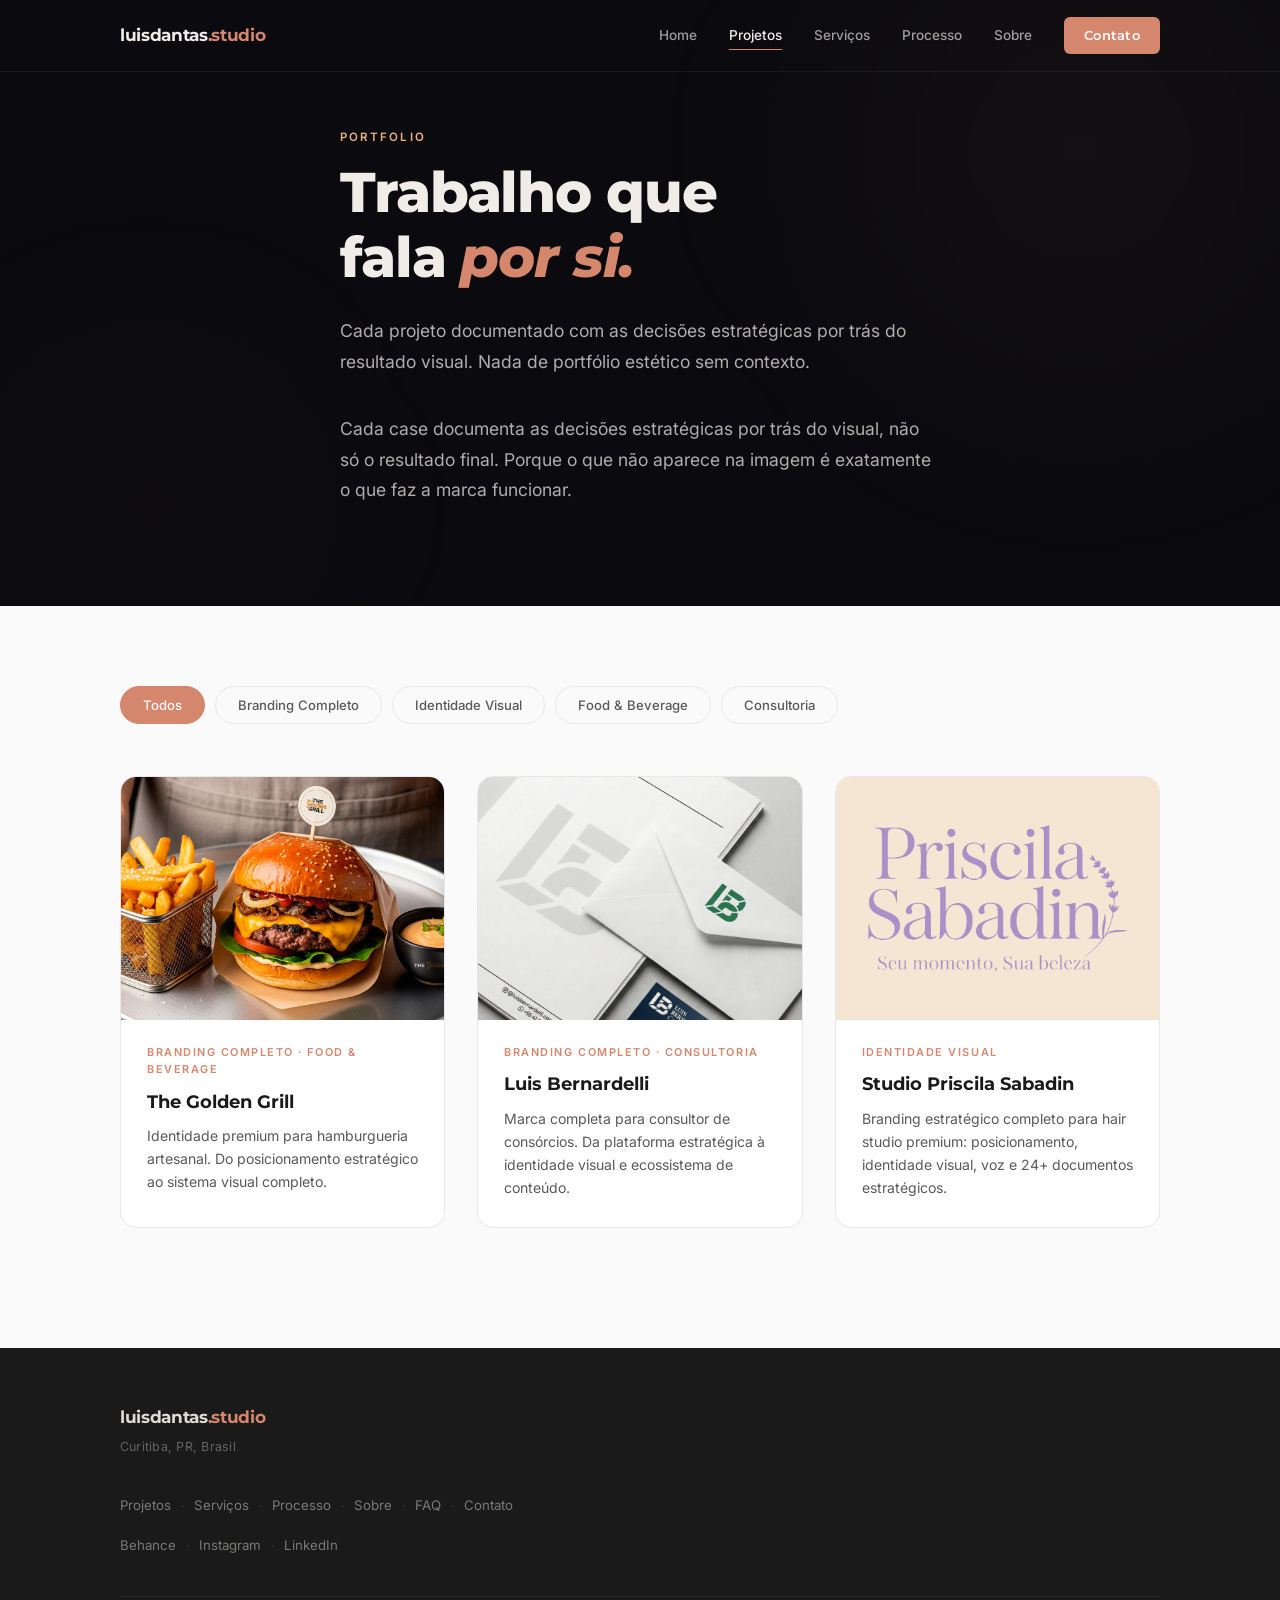
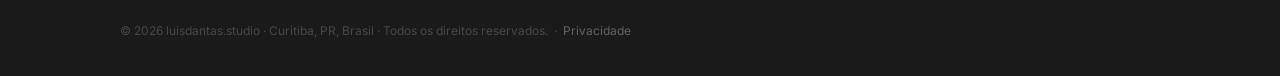
==== commit 0f650361: "fix: travessões removidos do copy e cache-busting nos assets - Último marcador '—' do CSS (lista dif" ====
--- a/cases/index.html
+++ b/cases/index.html
@@ -30,7 +30,7 @@
   <link rel="preconnect" href="https://fonts.googleapis.com">
   <link rel="preconnect" href="https://fonts.gstatic.com" crossorigin>
   <link href="https://fonts.googleapis.com/css2?family=Inter:wght@400;500;600&family=Montserrat:ital,wght@0,700;0,800;1,700&display=swap" rel="stylesheet">
-  <link rel="stylesheet" href="../css/style.css">
+  <link rel="stylesheet" href="../css/style.css?v=3">
 </head>
 <body>
 
@@ -68,7 +68,7 @@
         Cada projeto documentado com as decisões estratégicas por trás do resultado visual. Nada de portfólio estético sem contexto.
       </p>
       <p class="page-hero__desc reveal--load" style="transition-delay: 0.6s; margin-top: 16px;">
-        Cada case documenta as decisões estratégicas por trás do visual — não só o resultado final. Porque o que não aparece na imagem é exatamente o que faz a marca funcionar.
+        Cada case documenta as decisões estratégicas por trás do visual, não só o resultado final. Porque o que não aparece na imagem é exatamente o que faz a marca funcionar.
       </p>
     </div>
   </section>
@@ -136,7 +136,7 @@
             <div class="case-item__info">
               <span class="case-item__category">Identidade Visual</span>
               <h3 class="case-item__title">Studio Priscila Sabadin</h3>
-              <p class="case-item__desc">Branding estratégico completo para hair studio premium — posicionamento, identidade visual, voz e 24+ documentos estratégicos.</p>
+              <p class="case-item__desc">Branding estratégico completo para hair studio premium: posicionamento, identidade visual, voz e 24+ documentos estratégicos.</p>
             </div>
           </a>
         </article>
@@ -156,7 +156,7 @@
     <div class="container">
       <div class="footer__head">
         <a href="/" class="footer__logo">luisdantas<span>.studio</span></a>
-        <span class="footer__location">Curitiba, PR — Brasil</span>
+        <span class="footer__location">Curitiba, PR, Brasil</span>
       </div>
       <nav class="footer__nav">
         <a href="/cases">Projetos</a><span class="footer__sep">·</span>
@@ -177,7 +177,7 @@
     </div>
   </footer>
 
-  <script src="../js/main.js"></script>
+  <script src="../js/main.js?v=3"></script>
   <script>
     (function () {
       const filterBtns = document.querySelectorAll('.filter-btn');
--- a/css/style.css
+++ b/css/style.css
@@ -75,6 +75,21 @@
   text-decoration: none;
 }
 
+/* Base heading colors — light por padrão, claro em seções escuras */
+h2 {
+  color: var(--text);
+}
+
+.dark-section h2 {
+  color: var(--text-dark);
+}
+
+/* Links reais dentro de texto corrido */
+p a {
+  color: var(--accent);
+  text-decoration: underline;
+}
+
 button {
   border: none;
   background: none;
@@ -244,17 +259,17 @@
   color: #FFFFFF;
 }
 
-/* WhatsApp */
+/* WhatsApp — segue a paleta do site, não o verde padrão */
 .btn--whatsapp {
-  background-color: #25D366;
+  background-color: #1A1A1A;
   color: #FFFFFF;
   font-weight: 600;
-  border: 1.5px solid #25D366;
+  border: 1.5px solid #1A1A1A;
 }
 
 .btn--whatsapp:hover {
-  background-color: #1da851;
-  border-color: #1da851;
+  background-color: var(--accent);
+  border-color: var(--accent);
   transform: translateY(-1px);
 }
 
@@ -315,6 +330,18 @@
 
 .line-mask-parent.visible .line-mask__inner {
   transform: translateY(0);
+}
+
+/* Sem animação: conteúdo sempre visível (acessibilidade + fallback) */
+@media (prefers-reduced-motion: reduce) {
+  .reveal,
+  .mask-wipe,
+  .line-mask__inner {
+    opacity: 1 !important;
+    transform: none !important;
+    clip-path: none !important;
+    transition: none !important;
+  }
 }
 
 /* ═══════════════════════════════════════════════════════════════
@@ -605,7 +632,7 @@
    SERVICES  (light section)
    ═══════════════════════════════════════════════════════════════ */
 .services {
-  padding: 112px 0;
+  padding: 80px 0;
   background-color: var(--bg-alt);
 }
 
@@ -656,7 +683,7 @@
    MANIFESTO  (dark section — ponte entre serviços e cases)
    ═══════════════════════════════════════════════════════════════ */
 .manifesto {
-  padding: 120px 0;
+  padding: 96px 0;
   background-color: var(--bg-dark);
   position: relative;
   overflow: hidden;
@@ -746,7 +773,7 @@
    CASES  (light section)
    ═══════════════════════════════════════════════════════════════ */
 .cases {
-  padding: 72px 0;
+  padding: 80px 0;
   background-color: var(--bg);
 }
 
@@ -870,7 +897,7 @@
    PROCESSO  (dark section + glass cards)
    ═══════════════════════════════════════════════════════════════ */
 .processo {
-  padding: 120px 0;
+  padding: 96px 0;
   background-color: var(--bg-dark-2);
   position: relative;
   overflow: hidden;
@@ -976,7 +1003,7 @@
    SOBRE  (light section)
    ═══════════════════════════════════════════════════════════════ */
 .sobre {
-  padding: 112px 0;
+  padding: 96px 0;
   background-color: var(--bg);
 }
 
@@ -1059,7 +1086,7 @@
    CONTATO
    ═══════════════════════════════════════════════════════════════ */
 .contato {
-  padding: 120px 0;
+  padding: 80px 0;
   background-color: #F5F2ED;
   position: relative;
   overflow: hidden;
@@ -1200,7 +1227,7 @@
 .case-nav__label {
   font-size: 0.7rem;
   font-weight: 500;
-  color: var(--accent, #6EE59B);
+  color: var(--accent, #D4876D);
   text-transform: uppercase;
   letter-spacing: 0.08em;
 }
@@ -1327,7 +1354,7 @@
    PAGE HERO  (inner pages — cases, contato)
    ═══════════════════════════════════════════════════════════════ */
 .page-hero {
-  padding: calc(var(--header-height) + 72px) 0 80px;
+  padding: calc(var(--header-height) + 56px) 0 64px;
   background-color: var(--bg-dark);
   position: relative;
   overflow: hidden;
@@ -1548,21 +1575,26 @@
   z-index: 1;
 }
 
+/* Labels claros sobre o fundo escuro da página de contato */
+.contato-page-body .form-group label {
+  color: rgba(240, 237, 232, 0.65);
+}
+
 /* Select field */
 .form-group select {
   font-family: var(--font-body);
   font-size: 0.95rem;
   padding: 14px 16px;
-  background-color: rgba(255, 255, 255, 0.05);
-  border: 1px solid var(--border-dark);
-  border-radius: var(--radius);
-  color: var(--text-dark);
+  background-color: #FFFFFF;
+  border: 1px solid var(--border);
+  border-radius: 0;
+  color: var(--text);
   transition: all var(--transition);
   outline: none;
   cursor: pointer;
   appearance: none;
   -webkit-appearance: none;
-  background-image: url("data:image/svg+xml,%3Csvg xmlns='http://www.w3.org/2000/svg' width='16' height='16' viewBox='0 0 24 24' fill='none' stroke='rgba(240,237,232,0.4)' stroke-width='2' stroke-linecap='round' stroke-linejoin='round'%3E%3Cpolyline points='6 9 12 15 18 9'%3E%3C/polyline%3E%3C/svg%3E");
+  background-image: url("data:image/svg+xml,%3Csvg xmlns='http://www.w3.org/2000/svg' width='16' height='16' viewBox='0 0 24 24' fill='none' stroke='rgba(0,0,0,0.4)' stroke-width='2' stroke-linecap='round' stroke-linejoin='round'%3E%3Cpolyline points='6 9 12 15 18 9'%3E%3C/polyline%3E%3C/svg%3E");
   background-repeat: no-repeat;
   background-position: right 14px center;
   padding-right: 40px;
@@ -1570,12 +1602,12 @@
 
 .form-group select:focus {
   border-color: var(--accent);
-  background-color: rgba(255, 255, 255, 0.08);
+  background-color: #FAFAFA;
 }
 
 .form-group select option {
-  background-color: #1a1a24;
-  color: var(--text-dark);
+  background-color: #FFFFFF;
+  color: var(--text);
 }
 
 /* Contact info card */
@@ -1656,7 +1688,7 @@
    DORES — Homepage seção A (light)
    ═══════════════════════════════════════════════════════════════ */
 .dores {
-  padding: 100px 0 80px;
+  padding: 80px 0;
   background-color: var(--bg);
 }
 
@@ -1679,11 +1711,13 @@
 }
 
 .dores__list li::before {
-  content: '—';
-  color: var(--accent);
-  font-weight: 700;
+  content: '';
+  width: 6px;
+  height: 6px;
+  border-radius: 50%;
+  background: var(--accent);
   flex-shrink: 0;
-  margin-top: 1px;
+  margin-top: 9px;
 }
 
 .dores__transition {
@@ -1787,7 +1821,7 @@
    QUEM-E — Homepage seção C (dark)
    ═══════════════════════════════════════════════════════════════ */
 .quem-e {
-  padding: 100px 0;
+  padding: 80px 0;
   background-color: var(--bg-dark);
   position: relative;
   overflow: hidden;
@@ -1879,7 +1913,7 @@
    PAGE HERO (shared — /servicos, /sobre)
    ═══════════════════════════════════════════════════════════════ */
 .page-hero {
-  padding: calc(var(--header-height) + 72px) 0 80px;
+  padding: calc(var(--header-height) + 56px) 0 64px;
   background-color: var(--bg-dark);
   position: relative;
   overflow: hidden;
@@ -1947,7 +1981,7 @@
    SERVICOS PAGE
    ═══════════════════════════════════════════════════════════════ */
 .antes-section {
-  padding: 100px 0;
+  padding: 80px 0;
   background-color: var(--bg);
 }
 
@@ -1992,7 +2026,7 @@
 }
 
 .servicos-list {
-  padding: 100px 0;
+  padding: 80px 0;
   background-color: var(--bg-alt);
 }
 
@@ -2099,7 +2133,7 @@
 }
 
 .diferencial-section {
-  padding: 100px 0;
+  padding: 80px 0;
   background-color: var(--bg-dark);
   position: relative;
   overflow: hidden;
@@ -2157,21 +2191,24 @@
 }
 
 .diferencial__list--before li::before {
-  content: '—';
-  color: rgba(240, 237, 232, 0.2);
+  content: '';
+  width: 6px;
+  height: 6px;
+  border-radius: 50%;
+  background: rgba(240, 237, 232, 0.25);
+  flex-shrink: 0;
+  margin-top: 8px;
+}
+
+.diferencial__list--after li::before {
+  content: '✓';
+  color: var(--accent);
   font-weight: 700;
   flex-shrink: 0;
 }
 
-.diferencial__list--after li::before {
-  content: '✓';
-  color: var(--accent);
-  font-weight: 700;
-  flex-shrink: 0;
-}
-
 .page-cta-section {
-  padding: 100px 0;
+  padding: 80px 0;
   background-color: var(--bg-dark);
   text-align: center;
   position: relative;
@@ -2207,7 +2244,7 @@
    SOBRE PAGE
    ═══════════════════════════════════════════════════════════════ */
 .sobre-origem {
-  padding: 100px 0;
+  padding: 80px 0;
   background-color: var(--bg);
 }
 
@@ -2225,7 +2262,7 @@
 .sobre-origem__text p:last-child { margin-bottom: 0; }
 
 .sobre-apresentacao {
-  padding: 100px 0;
+  padding: 80px 0;
   background-color: var(--bg-alt);
 }
 
@@ -2317,7 +2354,7 @@
 .sobre-apresentacao__social a:hover { opacity: 0.7; }
 
 .filosofia-section {
-  padding: 100px 0;
+  padding: 80px 0;
   background-color: var(--bg);
 }
 
@@ -2368,7 +2405,7 @@
 }
 
 .sobre-para-quem {
-  padding: 100px 0;
+  padding: 80px 0;
   background-color: var(--bg-dark);
   position: relative;
   overflow: hidden;
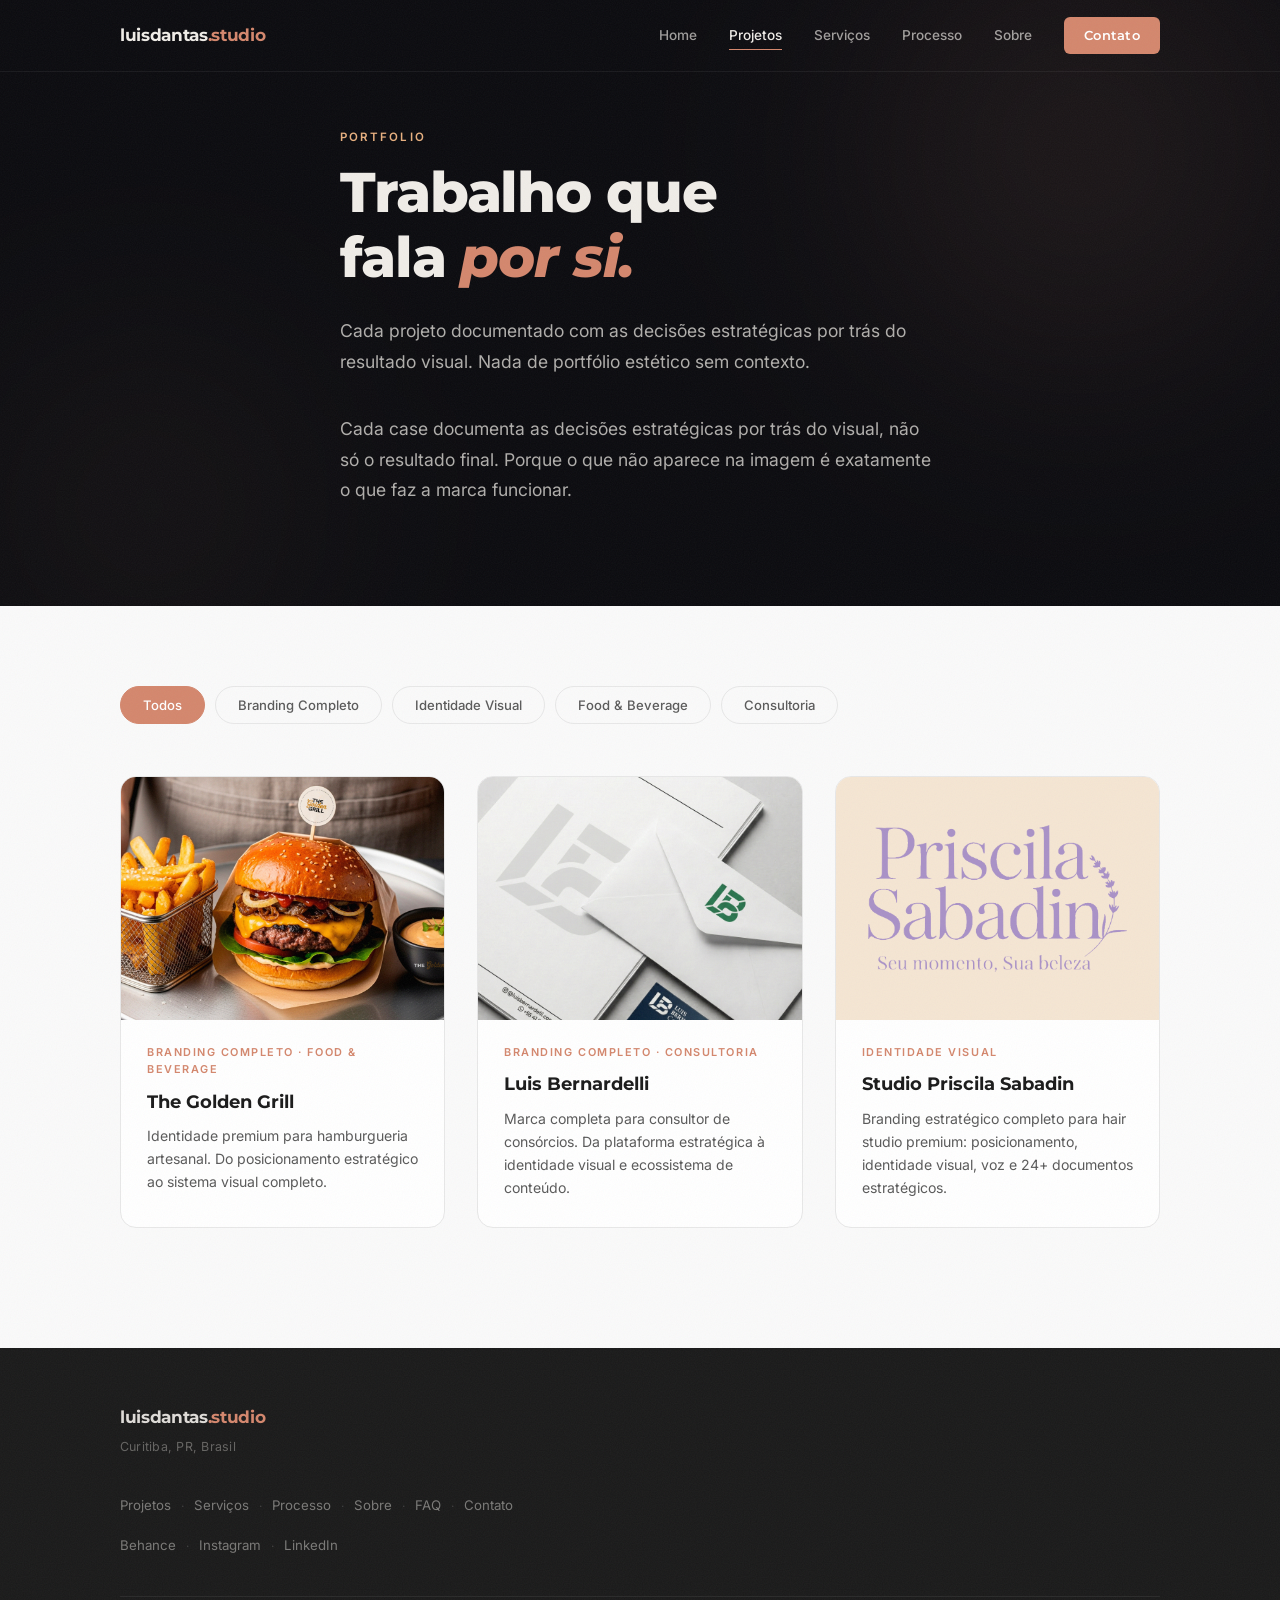
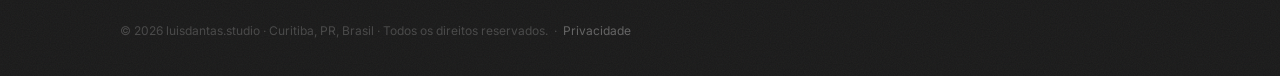
==== commit f6e5d97c: "feat: movimento ambiente contínuo — blobs vivos + grain (estilo Sprout) Análise do sproutmidia.com.b" ====
--- a/cases/index.html
+++ b/cases/index.html
@@ -30,7 +30,7 @@
   <link rel="preconnect" href="https://fonts.googleapis.com">
   <link rel="preconnect" href="https://fonts.gstatic.com" crossorigin>
   <link href="https://fonts.googleapis.com/css2?family=Inter:wght@400;500;600&family=Montserrat:ital,wght@0,700;0,800;1,700&display=swap" rel="stylesheet">
-  <link rel="stylesheet" href="../css/style.css?v=3">
+  <link rel="stylesheet" href="../css/style.css?v=5">
 </head>
 <body>
 
@@ -177,7 +177,7 @@
     </div>
   </footer>
 
-  <script src="../js/main.js?v=3"></script>
+  <script src="../js/main.js?v=4"></script>
   <script>
     (function () {
       const filterBtns = document.querySelectorAll('.filter-btn');
--- a/css/style.css
+++ b/css/style.css
@@ -279,23 +279,37 @@
    ANIMATIONS
    ═══════════════════════════════════════════════════════════════ */
 
-/* Fade reveal — for blocks, paragraphs, cards */
-.reveal {
-  opacity: 0;
-  transform: translateY(22px);
-  transition: opacity 0.75s ease, transform 0.75s ease;
-}
+/* Fade reveal — for blocks, paragraphs, cards.
+   Entrada via animation (não transition): componentes com transition
+   própria de hover (cards, steps) não conseguem sobrescrever a entrada,
+   e o hover volta a funcionar normalmente assim que a animação termina. */
+.reveal { opacity: 0; }
 
 .reveal.visible {
   opacity: 1;
-  transform: translateY(0);
-}
-
-.reveal--d1 { transition-delay: 0.1s; }
-.reveal--d2 { transition-delay: 0.22s; }
-.reveal--d3 { transition-delay: 0.34s; }
-.reveal--d4 { transition-delay: 0.46s; }
-.reveal--d5 { transition-delay: 0.58s; }
+  animation: revealUp 0.7s cubic-bezier(0.16, 1, 0.3, 1) backwards;
+}
+
+@keyframes revealUp {
+  from {
+    opacity: 0;
+    transform: translateY(22px);
+  }
+}
+
+.reveal--d1.visible { animation-delay: 0.08s; }
+.reveal--d2.visible { animation-delay: 0.16s; }
+.reveal--d3.visible { animation-delay: 0.24s; }
+.reveal--d4.visible { animation-delay: 0.32s; }
+.reveal--d5.visible { animation-delay: 0.4s; }
+
+/* Hero & page-heroes — entrada no load (stagger aplicado pelo JS) */
+.reveal--load { opacity: 0; }
+
+.reveal--load.visible {
+  opacity: 1;
+  animation: revealUp 0.8s cubic-bezier(0.16, 1, 0.3, 1) backwards;
+}
 
 /* Mask wipe — clip-path reveal for section titles */
 .mask-wipe {
@@ -332,15 +346,70 @@
   transform: translateY(0);
 }
 
+/* ═══════════════════════════════════════════════════════════════
+   AMBIENT MOTION — blobs vivos + grain
+   Movimento contínuo e lento nas seções escuras: os gradientes
+   flutuam/orbitam e uma textura de filme cobre o site inteiro.
+   ═══════════════════════════════════════════════════════════════ */
+@keyframes blobFloatA {
+  0%, 100% { transform: translate3d(-8%, -6%, 0) rotate(0deg); }
+  50% { transform: translate3d(10%, 8%, 0) rotate(150deg); }
+}
+
+@keyframes blobFloatB {
+  0%, 100% { transform: translate3d(6%, 4%, 0) rotate(0deg); }
+  50% { transform: translate3d(-10%, -8%, 0) rotate(-120deg); }
+}
+
+@keyframes blobOrbit {
+  0%, 100% { transform: translate3d(4%, -10%, 0) scale(1); }
+  50% { transform: translate3d(-18%, 12%, 0) scale(1.08); }
+}
+
+@keyframes blobDrift {
+  0%, 100% { transform: translate3d(0, 0, 0) scale(1); }
+  50% { transform: translate3d(12%, -10%, 0) scale(1.12); }
+}
+
+/* Grain — textura de filme sutil, cobre o site inteiro */
+body::after {
+  content: '';
+  position: fixed;
+  inset: -100%;
+  z-index: 2000;
+  pointer-events: none;
+  background-image: url("data:image/svg+xml,%3Csvg xmlns='http://www.w3.org/2000/svg' width='240' height='240'%3E%3Cfilter id='n'%3E%3CfeTurbulence type='fractalNoise' baseFrequency='0.85' numOctaves='2' stitchTiles='stitch'/%3E%3C/filter%3E%3Crect width='100%25' height='100%25' filter='url(%23n)'/%3E%3C/svg%3E");
+  opacity: 0.05;
+  animation: grainShift 9s steps(8) infinite;
+}
+
+@keyframes grainShift {
+  0% { transform: translate(0, 0); }
+  12.5% { transform: translate(-3%, -4%); }
+  25% { transform: translate(4%, 2%); }
+  37.5% { transform: translate(-2%, 5%); }
+  50% { transform: translate(5%, -2%); }
+  62.5% { transform: translate(-4%, 1%); }
+  75% { transform: translate(2%, -5%); }
+  87.5% { transform: translate(-5%, 3%); }
+}
+
 /* Sem animação: conteúdo sempre visível (acessibilidade + fallback) */
 @media (prefers-reduced-motion: reduce) {
   .reveal,
+  .reveal--load,
   .mask-wipe,
   .line-mask__inner {
     opacity: 1 !important;
     transform: none !important;
     clip-path: none !important;
     transition: none !important;
+    animation: none !important;
+  }
+
+  body::after,
+  [class*="__blob"] {
+    animation: none !important;
   }
 }
 
@@ -556,16 +625,45 @@
   .hero { align-items: center; }
 }
 
-/* No decorative blobs in hero */
+/* Blobs do hero — luz terracota em movimento contínuo */
+.hero__blob {
+  position: absolute;
+  border-radius: 50%;
+  pointer-events: none;
+  mix-blend-mode: screen;
+  will-change: transform;
+}
+
+.hero__blob--1 {
+  width: clamp(420px, 62vw, 880px);
+  height: clamp(420px, 62vw, 880px);
+  background: radial-gradient(circle, rgba(212, 135, 109, 0.20) 0%, transparent 66%);
+  top: -28%;
+  right: -14%;
+  animation: blobFloatA 34s ease-in-out infinite;
+}
+
+.hero__blob--2 {
+  width: clamp(300px, 42vw, 560px);
+  height: clamp(300px, 42vw, 560px);
+  background: radial-gradient(circle, rgba(232, 176, 127, 0.12) 0%, transparent 70%);
+  bottom: -22%;
+  left: -10%;
+  animation: blobOrbit 28s ease-in-out infinite;
+}
 
 .hero__inner {
-  padding: 64px 0 80px;
+  padding-top: 64px;
+  padding-bottom: 80px;
   position: relative;
   z-index: 1;
 }
 
 @media (min-width: 768px) {
-  .hero__inner { padding: 80px 0 120px; }
+  .hero__inner {
+    padding-top: 80px;
+    padding-bottom: 120px;
+  }
 }
 
 .hero__label {
@@ -2457,3 +2555,56 @@
   margin-bottom: 0;
   font-style: italic;
 }
+
+/* ═══════════════════════════════════════════════════════════════
+   AMBIENT MOTION — aplica movimento contínuo aos blobs existentes
+   das seções escuras (gradientes mais presentes + blend screen)
+   ═══════════════════════════════════════════════════════════════ */
+.manifesto__blob,
+.processo__blob,
+.quem-e__blob,
+.page-hero__blob,
+.diferencial__blob {
+  mix-blend-mode: screen;
+  will-change: transform;
+}
+
+.manifesto__blob--1 {
+  background: radial-gradient(circle, rgba(212, 135, 109, 0.17) 0%, transparent 65%);
+  animation: blobFloatA 36s ease-in-out infinite;
+}
+
+.manifesto__blob--2 {
+  background: radial-gradient(circle, rgba(232, 176, 127, 0.10) 0%, transparent 65%);
+  animation: blobOrbit 30s ease-in-out infinite;
+}
+
+.processo__blob--1 {
+  background: radial-gradient(circle, rgba(212, 135, 109, 0.14) 0%, transparent 65%);
+  animation: blobFloatB 38s ease-in-out infinite;
+}
+
+.processo__blob--2 {
+  background: radial-gradient(circle, rgba(232, 176, 127, 0.09) 0%, transparent 65%);
+  animation: blobDrift 32s ease-in-out infinite;
+}
+
+.quem-e__blob--1 {
+  background: radial-gradient(circle, rgba(212, 135, 109, 0.13) 0%, transparent 70%);
+  animation: blobOrbit 34s ease-in-out infinite;
+}
+
+.page-hero__blob--1 {
+  background: radial-gradient(circle, rgba(212, 135, 109, 0.16) 0%, transparent 65%);
+  animation: blobFloatA 36s ease-in-out infinite;
+}
+
+.page-hero__blob--2 {
+  background: radial-gradient(circle, rgba(232, 176, 127, 0.10) 0%, transparent 70%);
+  animation: blobDrift 30s ease-in-out infinite;
+}
+
+.diferencial__blob {
+  background: radial-gradient(circle, rgba(212, 135, 109, 0.13) 0%, transparent 70%);
+  animation: blobFloatB 36s ease-in-out infinite;
+}
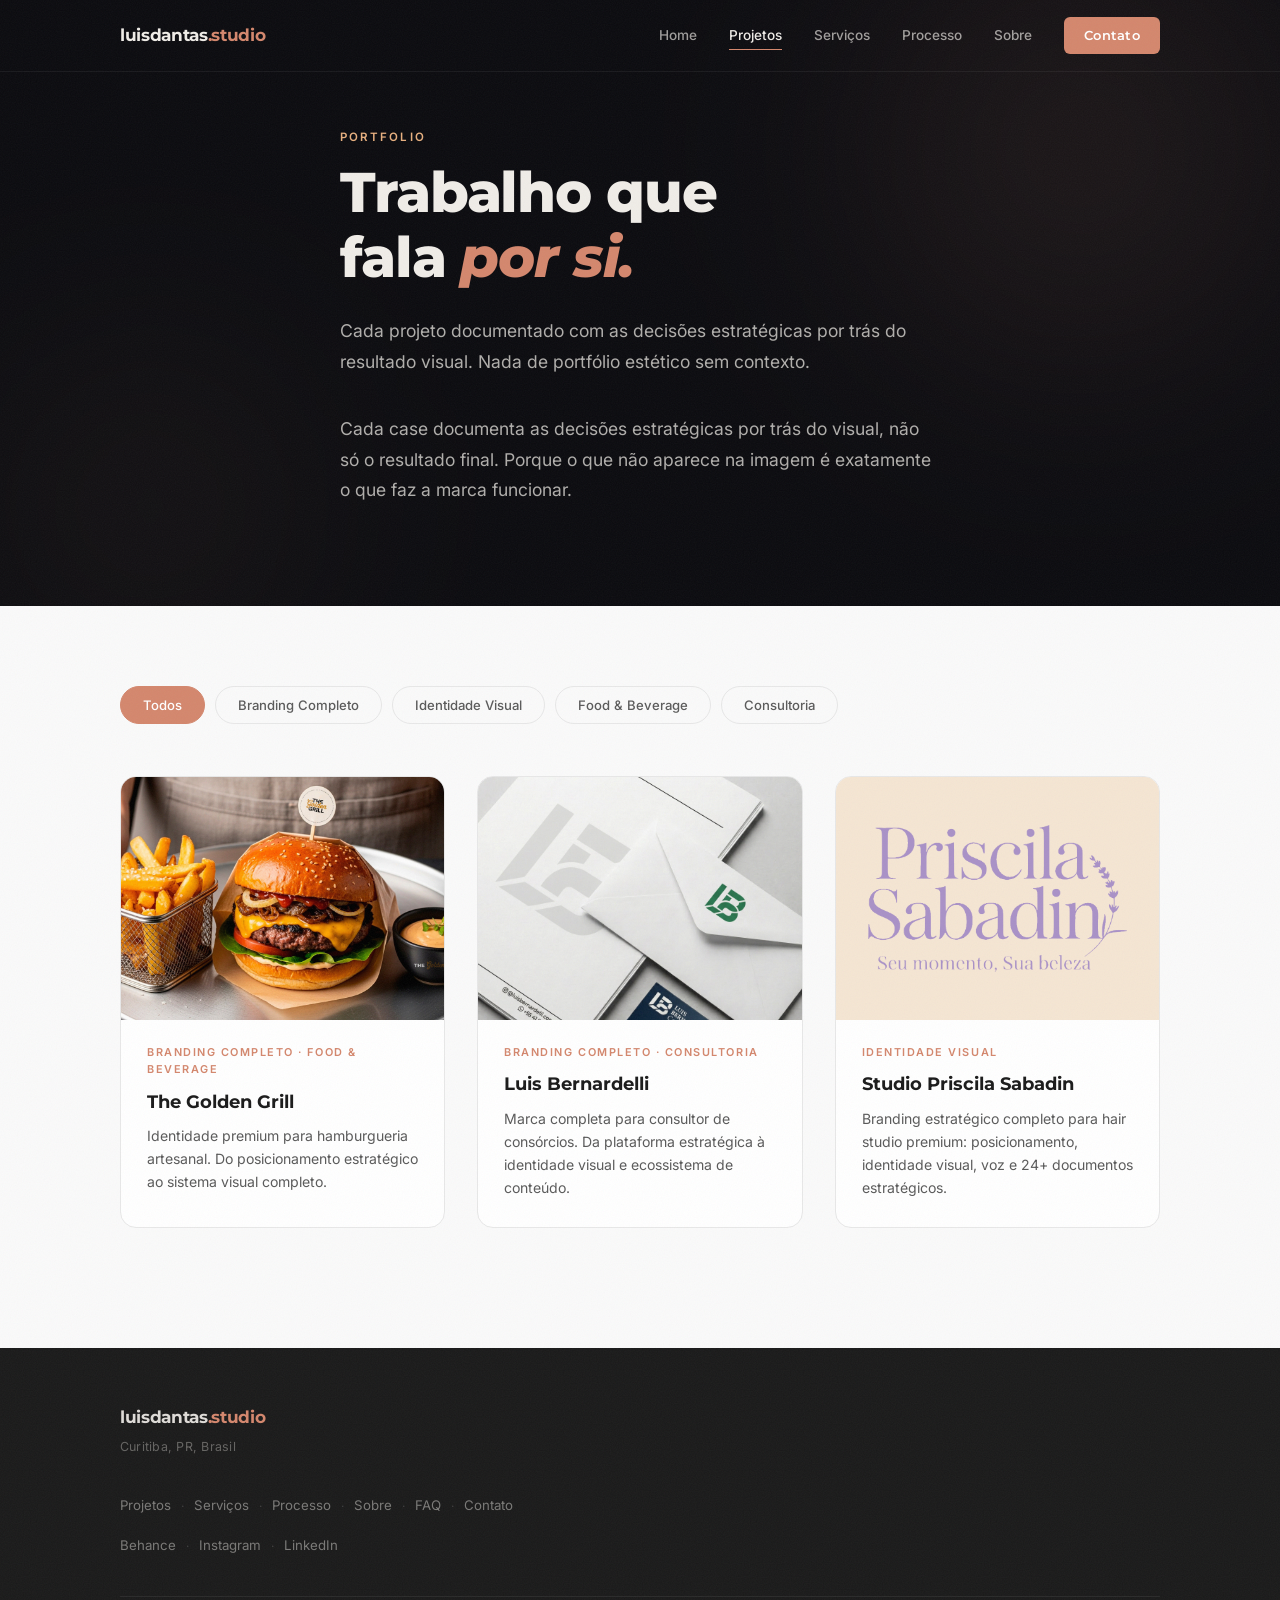
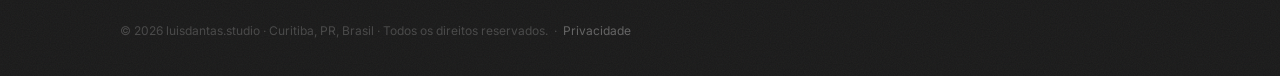
==== commit 654e8760: "perf: otimização de imagens e vídeo — assets referenciados de 52MB para 20MB Compressão sem perda vi" ====
--- a/cases/index.html
+++ b/cases/index.html
@@ -110,7 +110,7 @@
         <article class="case-item reveal reveal--d1" data-category="branding-completo consultoria">
           <a href="/cases/luis-bernardelli" class="case-item__link">
             <div class="case-item__image">
-              <img src="../assets/images/cases/luis-bernardelli/hero-cover.png"
+              <img src="../assets/images/cases/luis-bernardelli/hero-cover.jpg"
                    alt="Luis Bernardelli — Branding para consultor de consórcios"
                    loading="lazy">
               <div class="case-item__overlay"><span>Ver case →</span></div>
@@ -204,5 +204,6 @@
       });
     })();
   </script>
+  <script defer src="/_vercel/insights/script.js"></script>
 </body>
 </html>
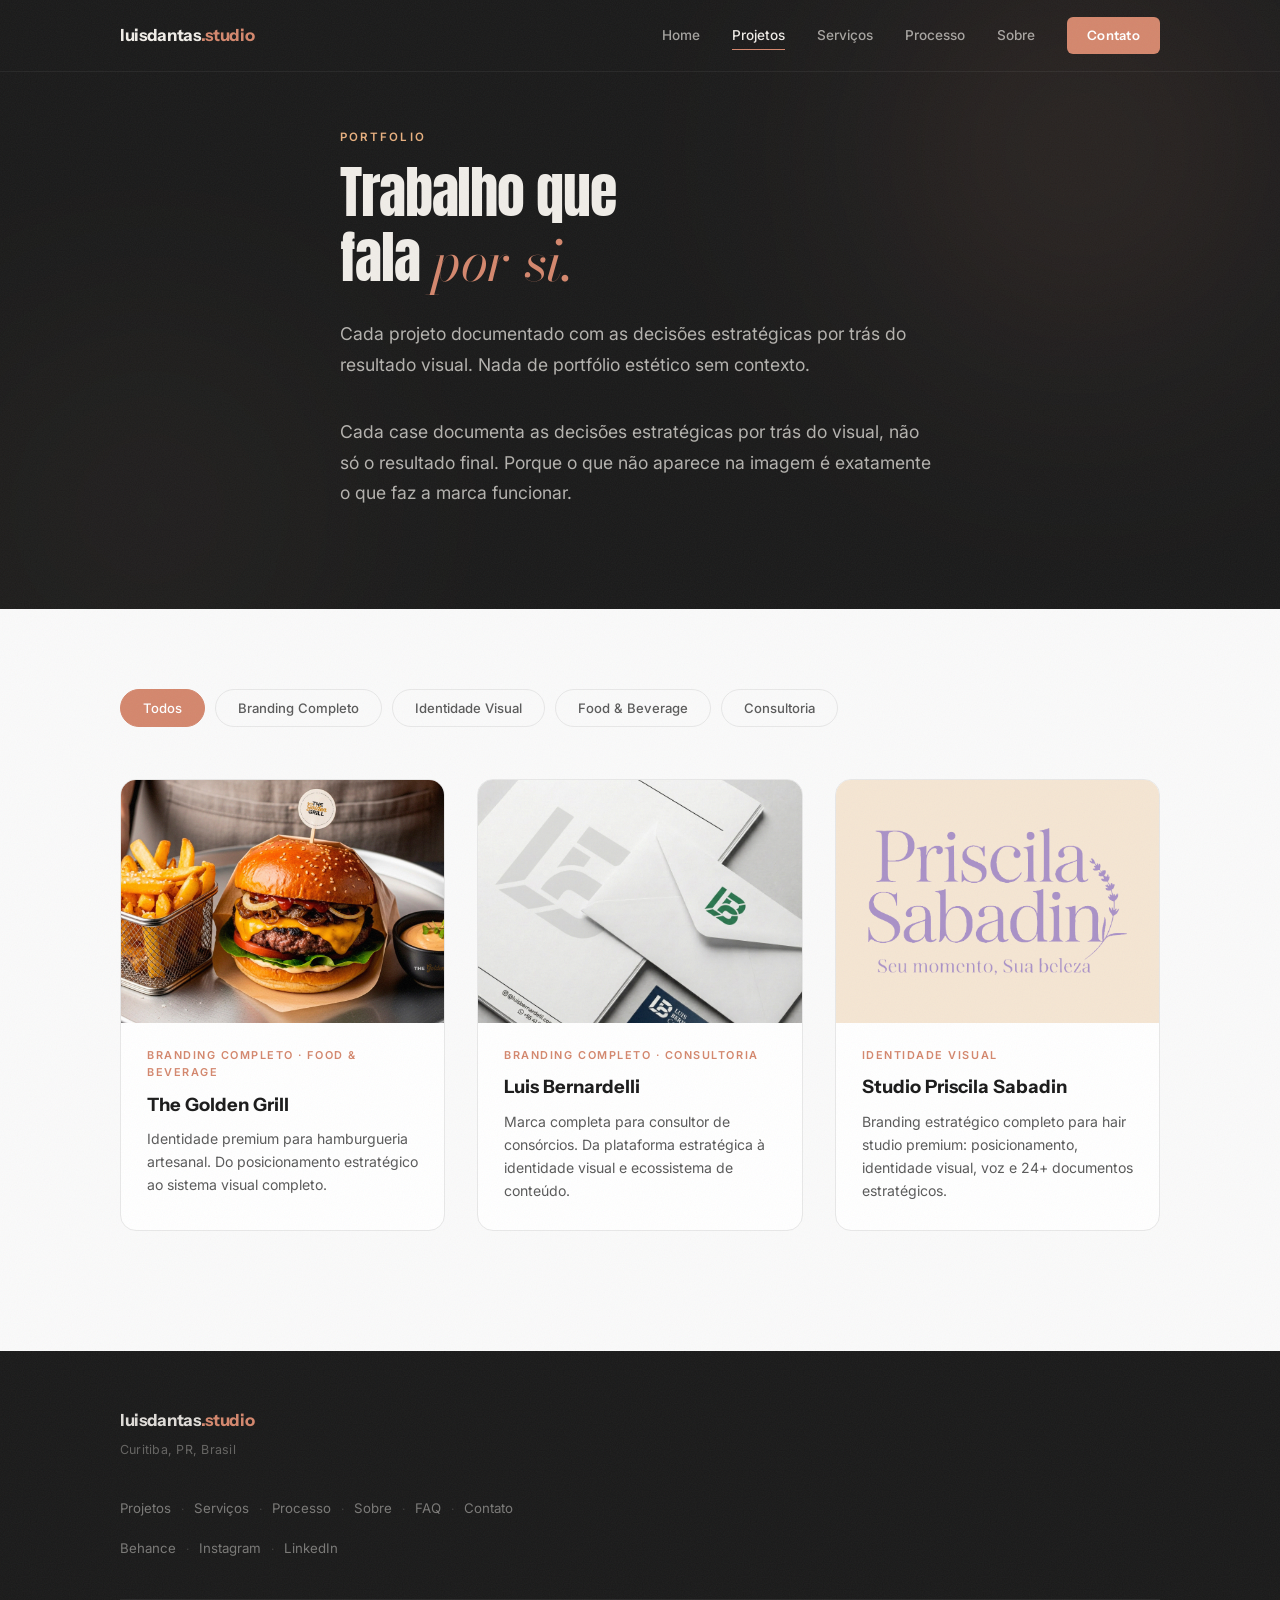
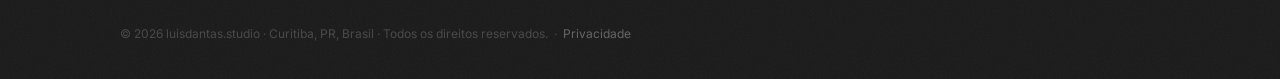
==== commit e4ac4469: "feat: correção visual — paleta terra no modo escuro + tipografia híbrida Aplica CORRECAO-VISUAL-SITE" ====
--- a/cases/index.html
+++ b/cases/index.html
@@ -29,8 +29,8 @@
   <link rel="icon" type="image/svg+xml" href="../assets/images/favicon.svg">
   <link rel="preconnect" href="https://fonts.googleapis.com">
   <link rel="preconnect" href="https://fonts.gstatic.com" crossorigin>
-  <link href="https://fonts.googleapis.com/css2?family=Inter:wght@400;500;600&family=Montserrat:ital,wght@0,700;0,800;1,700&display=swap" rel="stylesheet">
-  <link rel="stylesheet" href="../css/style.css?v=5">
+  <link href="https://fonts.googleapis.com/css2?family=Anton&family=Bodoni+Moda:ital,wght@1,900&family=Fraunces:ital,wght@1,300&family=Instrument+Sans:wght@400;600;700&family=Inter:wght@400;500;600&display=swap" rel="stylesheet">
+  <link rel="stylesheet" href="../css/style.css?v=6">
 </head>
 <body>
 
--- a/css/style.css
+++ b/css/style.css
@@ -18,8 +18,8 @@
   --border: #E8E8E8;
 
   /* Dark sections */
-  --bg-dark: #0B0B0F;
-  --bg-dark-2: #0F0F16;
+  --bg-dark: #1A1A1A;
+  --bg-dark-2: #893924;
   --text-dark: #F0EDE8;
   --text-dark-body: rgba(240, 237, 232, 0.72);
   --border-dark: rgba(255, 255, 255, 0.08);
@@ -32,7 +32,10 @@
   /* System */
   --white: #FFFFFF;
   --black: #000000;
-  --font-display: 'Montserrat', sans-serif;
+  --font-display: 'Instrument Sans', sans-serif;
+  --font-emphasis: 'Fraunces', serif;
+  --font-display-loud: 'Anton', sans-serif;
+  --font-emphasis-loud: 'Bodoni Moda', serif;
   --font-body: 'Inter', sans-serif;
   --max-width: 1200px;
   --header-height: 72px;
@@ -134,6 +137,7 @@
 }
 
 .section-title em {
+  font-family: var(--font-emphasis);
   font-style: italic;
   color: var(--accent);
 }
@@ -676,8 +680,8 @@
 }
 
 .hero__title {
-  font-family: var(--font-display);
-  font-weight: 800;
+  font-family: var(--font-display-loud);
+  font-weight: 400; /* Anton só tem peso único */
   font-size: clamp(2.5rem, 7vw, 4.5rem);
   line-height: 1.08;
   color: var(--text-dark);
@@ -686,6 +690,7 @@
 }
 
 .hero__title em {
+  font-family: var(--font-emphasis-loud);
   font-style: italic;
   color: var(--accent);
 }
@@ -811,8 +816,8 @@
 
 .manifesto__headline {
   text-align: center;
-  font-family: var(--font-display);
-  font-weight: 800;
+  font-family: var(--font-display-loud);
+  font-weight: 400; /* Anton só tem peso único */
   font-size: clamp(2.25rem, 6.5vw, 4.75rem);
   line-height: 1.08;
   color: var(--text-dark);
@@ -822,6 +827,7 @@
 }
 
 .manifesto__headline em {
+  font-family: var(--font-emphasis-loud);
   font-style: italic;
   color: var(--accent);
 }
@@ -1486,8 +1492,8 @@
 }
 
 .page-hero__title {
-  font-family: var(--font-display);
-  font-weight: 800;
+  font-family: var(--font-display-loud);
+  font-weight: 400; /* Anton só tem peso único */
   font-size: clamp(2.25rem, 6vw, 4rem);
   line-height: 1.1;
   color: var(--text-dark);
@@ -1495,6 +1501,7 @@
 }
 
 .page-hero__title em {
+  font-family: var(--font-emphasis-loud);
   color: var(--accent);
   font-style: italic;
 }
@@ -1827,6 +1834,7 @@
 }
 
 .dores__transition em {
+  font-family: var(--font-emphasis);
   font-style: italic;
   color: var(--accent);
 }
@@ -2047,8 +2055,8 @@
 }
 
 .page-hero__title {
-  font-family: var(--font-display);
-  font-weight: 800;
+  font-family: var(--font-display-loud);
+  font-weight: 400; /* Anton só tem peso único */
   font-size: clamp(2rem, 5vw, 3.5rem);
   line-height: 1.1;
   color: var(--text-dark);
@@ -2057,6 +2065,7 @@
 }
 
 .page-hero__title em {
+  font-family: var(--font-emphasis-loud);
   font-style: italic;
   color: var(--accent);
 }
@@ -2235,6 +2244,18 @@
   background-color: var(--bg-dark);
   position: relative;
   overflow: hidden;
+}
+
+/* Modo Gritando — escopo restrito a esta seção (não vaza pro
+   .section-title genérico) */
+.diferencial-section .section-title {
+  font-family: var(--font-display-loud);
+  font-weight: 400; /* Anton só tem peso único */
+}
+
+.diferencial-section .section-title em {
+  font-family: var(--font-emphasis-loud);
+  font-style: italic;
 }
 
 .diferencial__blob {
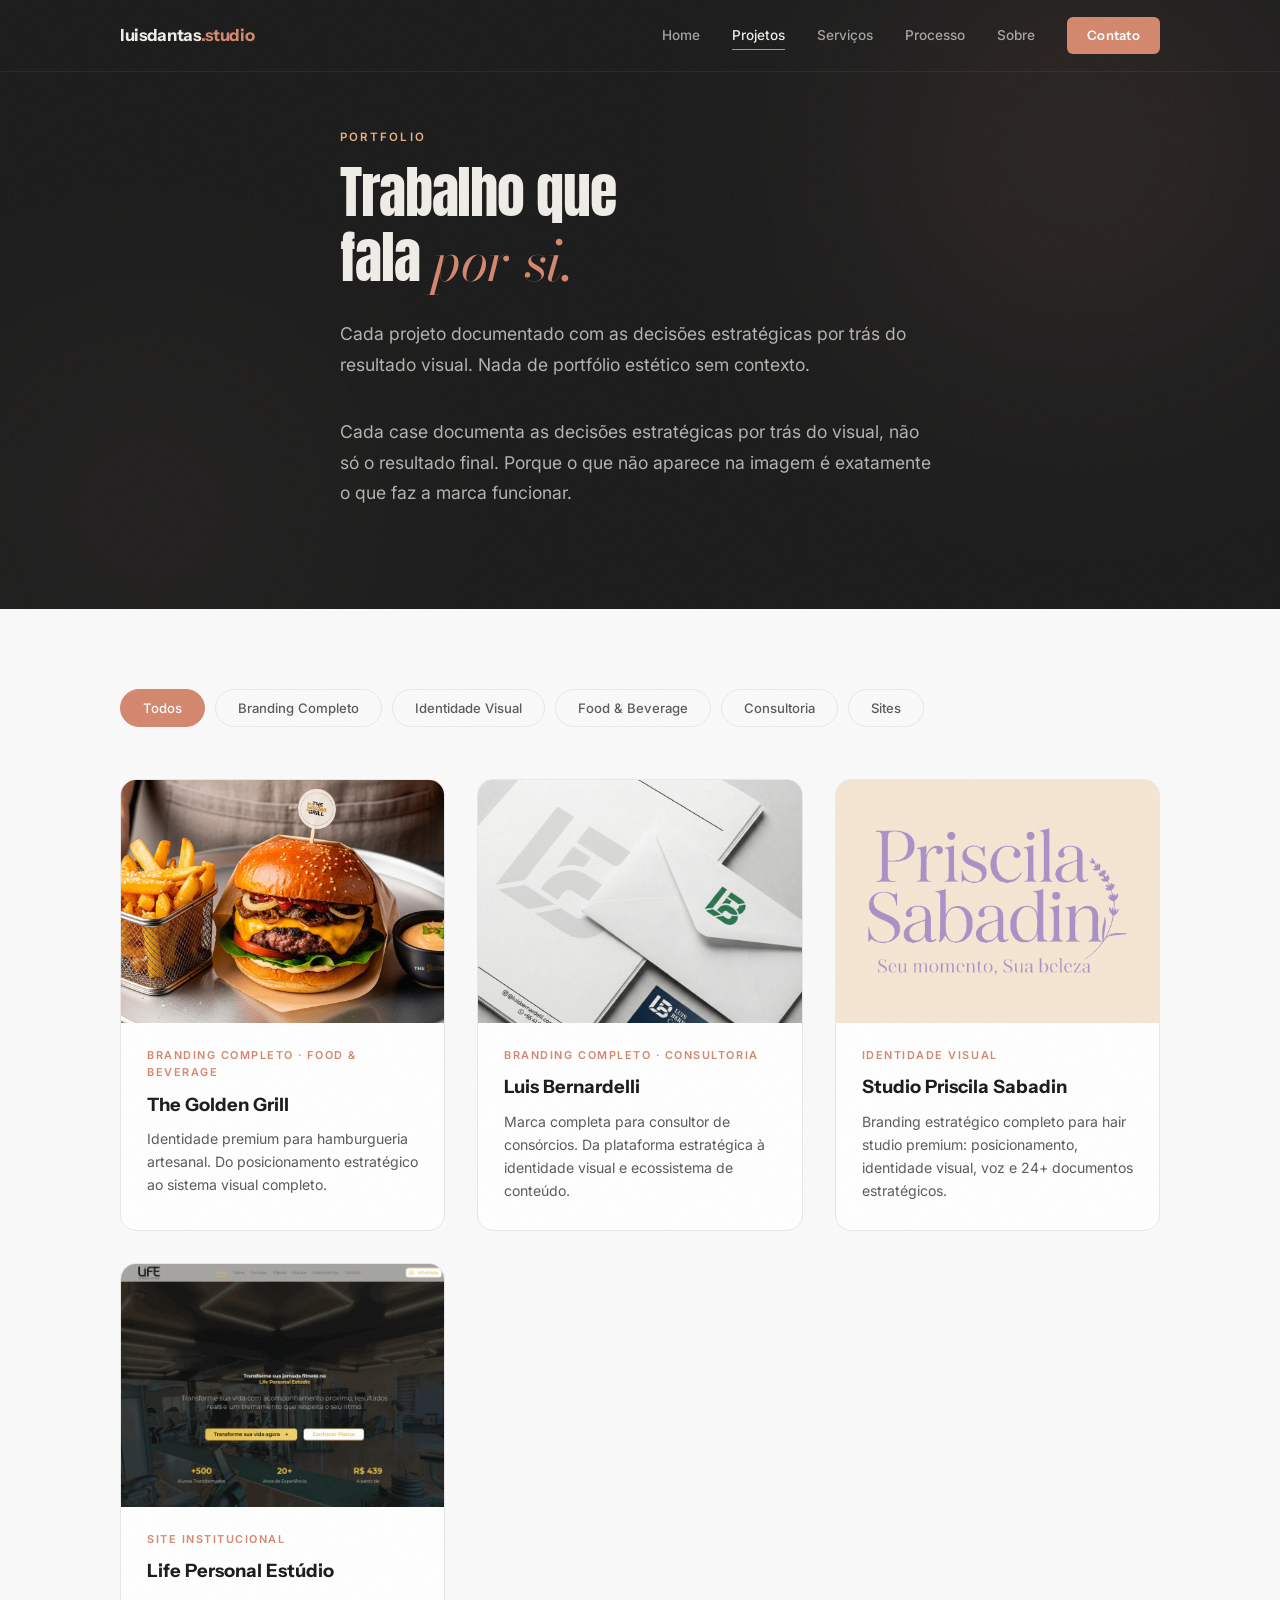
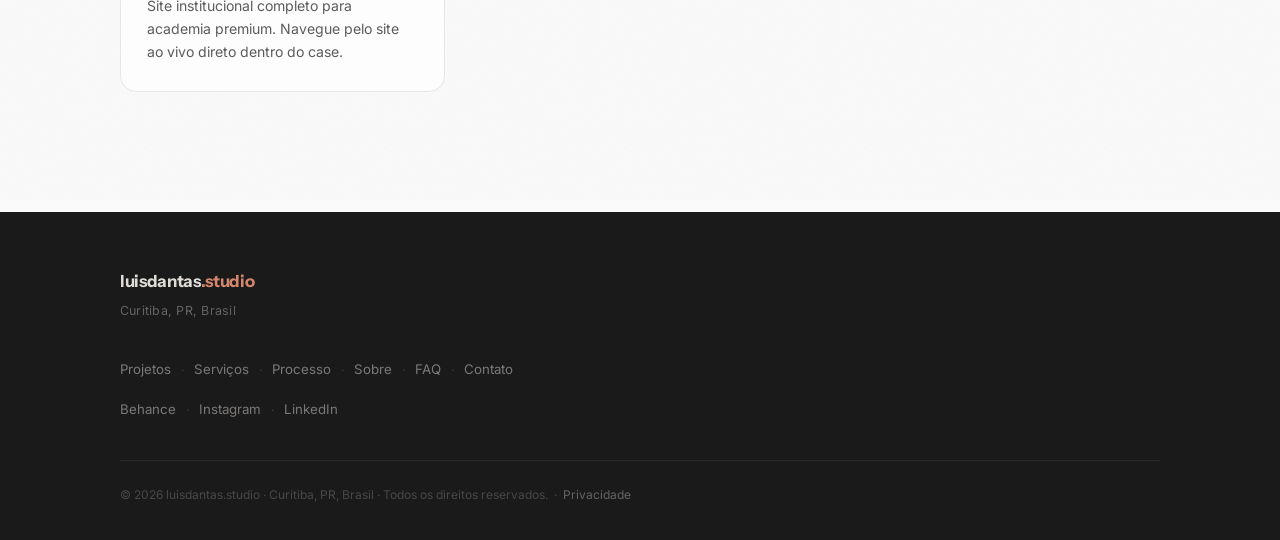
==== commit 5a3ce902: "feat: case Life Personal Estúdio com site ao vivo em moldura de navegador Novo case apresentado de f" ====
--- a/cases/index.html
+++ b/cases/index.html
@@ -84,6 +84,7 @@
         <button class="filter-btn" data-filter="identidade-visual">Identidade Visual</button>
         <button class="filter-btn" data-filter="food-beverage">Food &amp; Beverage</button>
         <button class="filter-btn" data-filter="consultoria">Consultoria</button>
+        <button class="filter-btn" data-filter="site">Sites</button>
       </div>
 
       <!-- Grid -->
@@ -137,6 +138,23 @@
               <span class="case-item__category">Identidade Visual</span>
               <h3 class="case-item__title">Studio Priscila Sabadin</h3>
               <p class="case-item__desc">Branding estratégico completo para hair studio premium: posicionamento, identidade visual, voz e 24+ documentos estratégicos.</p>
+            </div>
+          </a>
+        </article>
+
+        <!-- Life Personal Estúdio -->
+        <article class="case-item reveal reveal--d3" data-category="site">
+          <a href="/cases/life-personal-estudio" class="case-item__link">
+            <div class="case-item__image">
+              <img src="../assets/images/cases/life-personal-estudio/home-shot.jpg"
+                   alt="Life Personal Estúdio — Site institucional para academia premium"
+                   loading="lazy">
+              <div class="case-item__overlay"><span>Ver case →</span></div>
+            </div>
+            <div class="case-item__info">
+              <span class="case-item__category">Site Institucional</span>
+              <h3 class="case-item__title">Life Personal Estúdio</h3>
+              <p class="case-item__desc">Site institucional completo para academia premium. Navegue pelo site ao vivo direto dentro do case.</p>
             </div>
           </a>
         </article>
